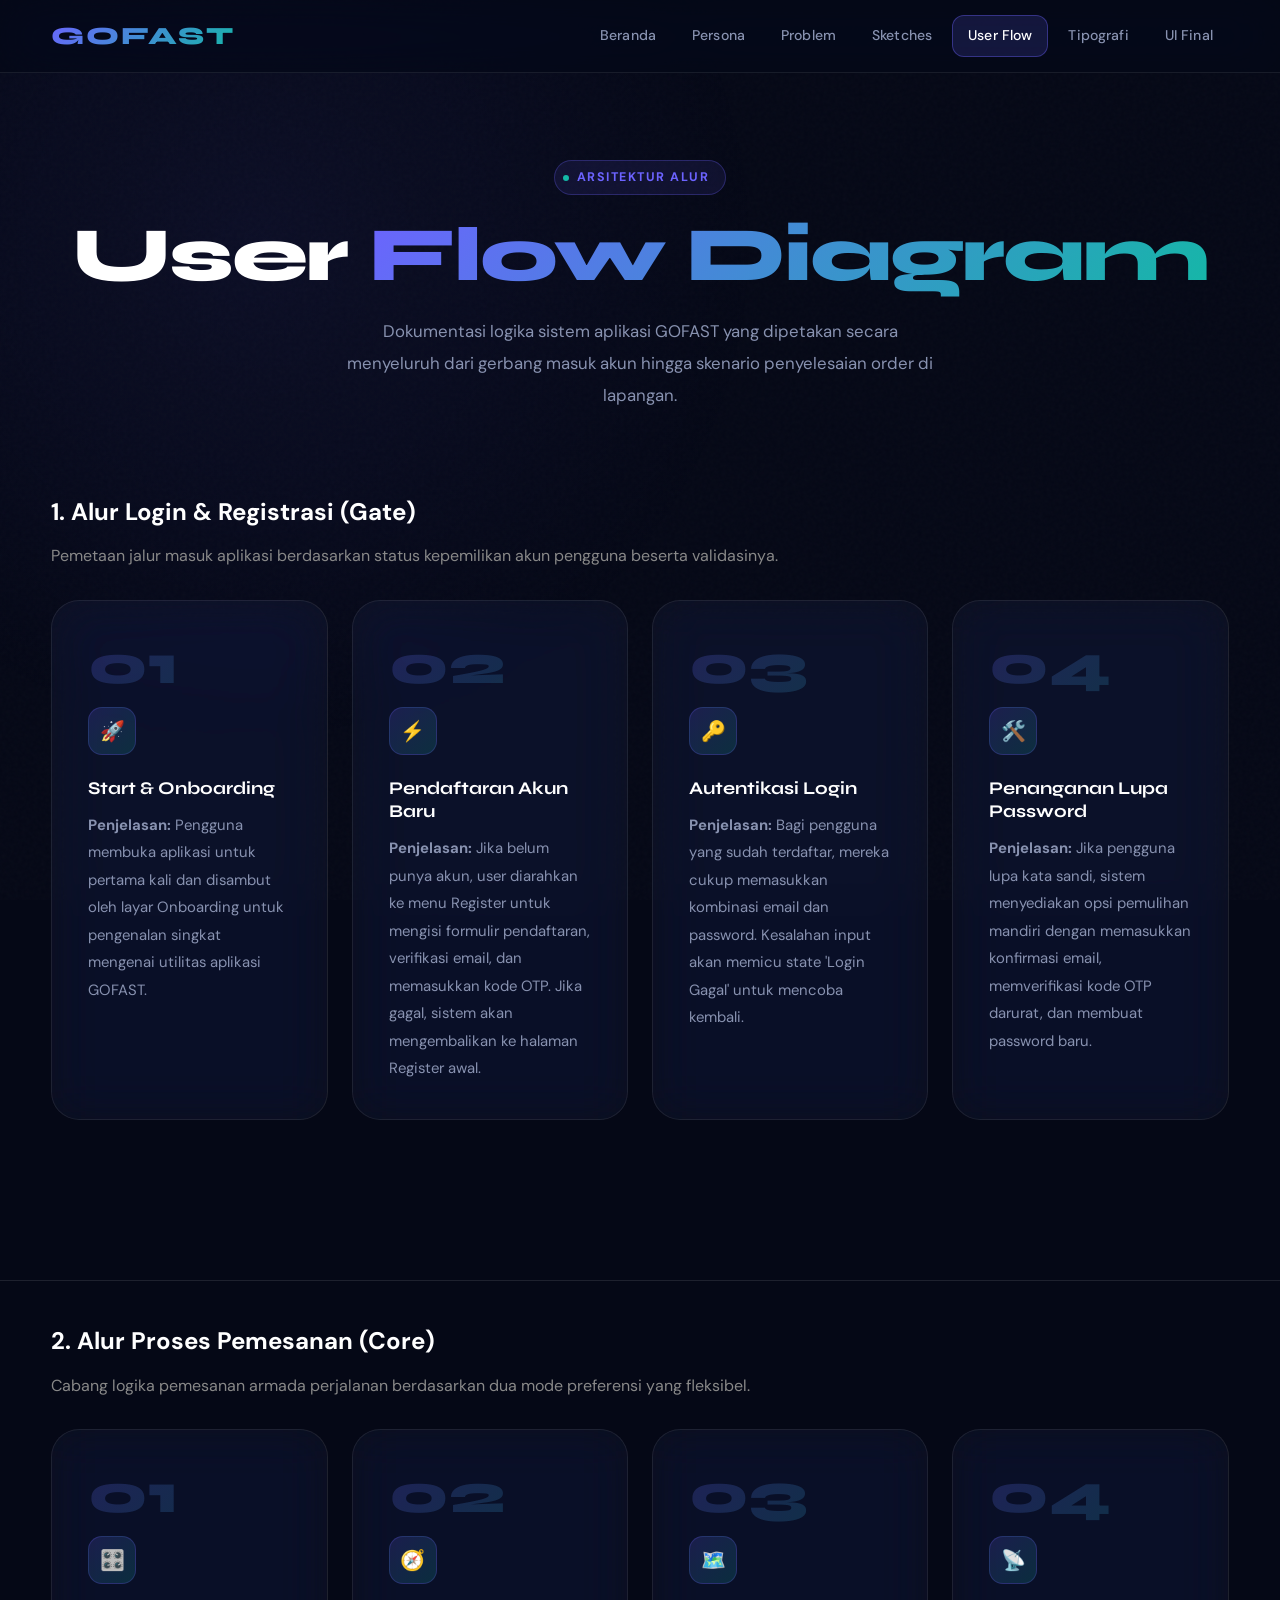
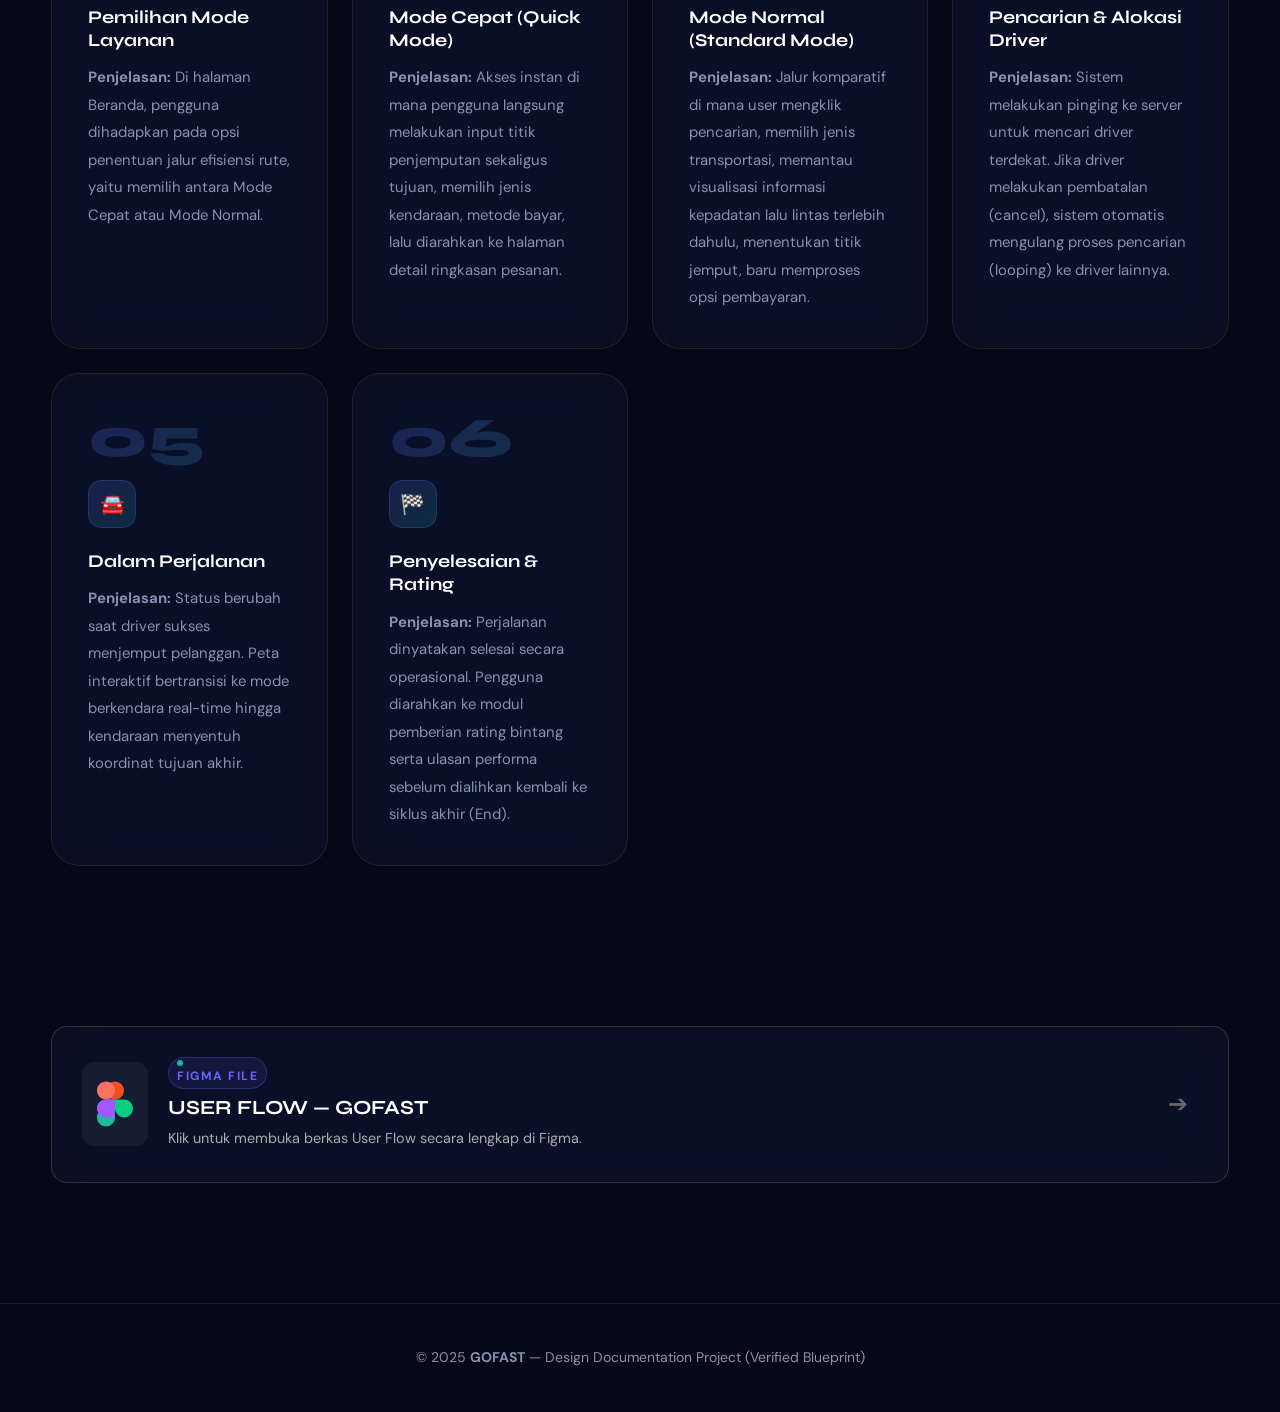
==== pages/flow.html @ 3e540eab "initial" ====
<!DOCTYPE html>
<html lang="id">
<head>
  <meta charset="UTF-8">
  <meta name="viewport" content="width=device-width, initial-scale=1.0">
  <title>GOFAST — Comprehensive User Flow</title>
  <link rel="preconnect" href="https://fonts.googleapis.com">
  <link rel="preconnect" href="https://fonts.gstatic.com" crossorigin>
  <link href="https://fonts.googleapis.com/css2?family=Syne:wght@400;500;600;700;800&family=DM+Sans:ital,wght@0,300;0,400;0,500;0,600;0,700;1,400&display=swap" rel="stylesheet">
  <link rel="stylesheet" href="../css/style.css">
</head>
<body>

  <header class="header">
    <div class="container navbar">
      <a href="../index.html" class="logo">GOFAST</a>
      <button class="menu-toggle" aria-label="Toggle menu" aria-expanded="false">
        <span></span><span></span><span></span>
      </button>
      <nav class="nav-menu">
        <a href="../index.html">Beranda</a>
        <a href="persona.html">Persona</a>
        <a href="problem.html">Problem</a>
        <a href="sketches.html">Sketches</a>
        <a href="flow.html" class="active">User Flow</a>
        <a href="tipografi.html">Tipografi</a>
        <a href="uifinal.html">UI Final</a>
      </nav>
    </div>
  </header>

  <div class="page-hero">
    <div class="container">
      <div class="hero-badge" style="display:inline-flex;margin-bottom:20px;">Arsitektur Alur</div>
      <h1>User <span class="gradient-text">Flow Diagram</span></h1>
      <p>Dokumentasi logika sistem aplikasi GOFAST yang dipetakan secara menyeluruh dari gerbang masuk akun hingga skenario penyelesaian order di lapangan.</p>
    </div>
  </div>

  <section class="section" style="padding-top:0;">
    <div class="container">
      <h2 style="margin-bottom: 10px;">1. Alur Login & Registrasi (Gate)</h2>
      <p style="margin-bottom: 30px; color: #888;">Pemetaan jalur masuk aplikasi berdasarkan status kepemilikan akun pengguna beserta validasinya.</p>
      
      <div class="cards-grid">

        <div class="glass card feature-card step-card reveal">
          <div class="step-num">01</div>
          <div class="card-icon">🚀</div>
          <h3>Start & Onboarding</h3>
          <p><strong>Penjelasan:</strong> Pengguna membuka aplikasi untuk pertama kali dan disambut oleh layar Onboarding untuk pengenalan singkat mengenai utilitas aplikasi GOFAST.</p>
        </div>

        <div class="glass card feature-card step-card reveal">
          <div class="step-num">02</div>
          <div class="card-icon">⚡</div>
          <h3>Pendaftaran Akun Baru</h3>
          <p><strong>Penjelasan:</strong> Jika belum punya akun, user diarahkan ke menu Register untuk mengisi formulir pendaftaran, verifikasi email, dan memasukkan kode OTP. Jika gagal, sistem akan mengembalikan ke halaman Register awal.</p>
        </div>

        <div class="glass card feature-card step-card reveal">
          <div class="step-num">03</div>
          <div class="card-icon">🔑</div>
          <h3>Autentikasi Login</h3>
          <p><strong>Penjelasan:</strong> Bagi pengguna yang sudah terdaftar, mereka cukup memasukkan kombinasi email dan password. Kesalahan input akan memicu state 'Login Gagal' untuk mencoba kembali.</p>
        </div>

        <div class="glass card feature-card step-card reveal">
          <div class="step-num">04</div>
          <div class="card-icon">🛠️</div>
          <h3>Penanganan Lupa Password</h3>
          <p><strong>Penjelasan:</strong> Jika pengguna lupa kata sandi, sistem menyediakan opsi pemulihan mandiri dengan memasukkan konfirmasi email, memverifikasi kode OTP darurat, dan membuat password baru.</p>
        </div>

      </div>
    </div>
  </section>

  <hr style="border: 0; border-top: 1px solid rgba(255,255,255,0.1); margin: 40px 0;">

  <section class="section" style="padding-top:0;">
    <div class="container">
      <h2 style="margin-bottom: 10px;">2. Alur Proses Pemesanan (Core)</h2>
      <p style="margin-bottom: 30px; color: #888;">Cabang logika pemesanan armada perjalanan berdasarkan dua mode preferensi yang fleksibel.</p>
      
      <div class="cards-grid">

        <div class="glass card feature-card step-card reveal">
          <div class="step-num">01</div>
          <div class="card-icon">🎛️</div>
          <h3>Pemilihan Mode Layanan</h3>
          <p><strong>Penjelasan:</strong> Di halaman Beranda, pengguna dihadapkan pada opsi penentuan jalur efisiensi rute, yaitu memilih antara Mode Cepat atau Mode Normal.</p>
        </div>

        <div class="glass card feature-card step-card reveal">
          <div class="step-num">02</div>
          <div class="card-icon">🧭</div>
          <h3>Mode Cepat (Quick Mode)</h3>
          <p><strong>Penjelasan:</strong> Akses instan di mana pengguna langsung melakukan input titik penjemputan sekaligus tujuan, memilih jenis kendaraan, metode bayar, lalu diarahkan ke halaman detail ringkasan pesanan.</p>
        </div>

        <div class="glass card feature-card step-card reveal">
          <div class="step-num">03</div>
          <div class="card-icon">🗺️</div>
          <h3>Mode Normal (Standard Mode)</h3>
          <p><strong>Penjelasan:</strong> Jalur komparatif di mana user mengklik pencarian, memilih jenis transportasi, memantau visualisasi informasi kepadatan lalu lintas terlebih dahulu, menentukan titik jemput, baru memproses opsi pembayaran.</p>
        </div>

        <div class="glass card feature-card step-card reveal">
          <div class="step-num">04</div>
          <div class="card-icon">📡</div>
          <h3>Pencarian & Alokasi Driver</h3>
          <p><strong>Penjelasan:</strong> Sistem melakukan pinging ke server untuk mencari driver terdekat. Jika driver melakukan pembatalan (cancel), sistem otomatis mengulang proses pencarian (looping) ke driver lainnya.</p>
        </div>

        <div class="glass card feature-card step-card reveal">
          <div class="step-num">05</div>
          <div class="card-icon">🚘</div>
          <h3>Dalam Perjalanan</h3>
          <p><strong>Penjelasan:</strong> Status berubah saat driver sukses menjemput pelanggan. Peta interaktif bertransisi ke mode berkendara real-time hingga kendaraan menyentuh koordinat tujuan akhir.</p>
        </div>

        <div class="glass card feature-card step-card reveal">
          <div class="step-num">06</div>
          <div class="card-icon">🏁</div>
          <h3>Penyelesaian & Rating</h3>
          <p><strong>Penjelasan:</strong> Perjalanan dinyatakan selesai secara operasional. Pengguna diarahkan ke modul pemberian rating bintang serta ulasan performa sebelum dialihkan kembali ke siklus akhir (End).</p>
        </div>

      </div>
    </div>
  </section>
   </section>
  <section class="section" style="padding-top: 0; margin-top: 40px;">
    <div class="container">
      <div class="reveal">
        <a href="https://www.figma.com/board/tk6ZVI2sdPOY2IP51L4pbr/LOW-FIDELITY?node-id=0-1&p=f&t=hbrp6jwOKgQOQ7hM-0" 
           target="_blank" 
           rel="noopener noreferrer" 
           style="text-decoration: none; display: block; color: inherit;">
          
          <div class="glass card" style="display: flex; align-items: center; justify-content: space-between; padding: 30px; border-radius: 16px; border: 1px solid rgba(255, 255, 255, 0.15); transition: transform 0.3s ease, border-color 0.3s ease; cursor: pointer;" onmouseover="this.style.transform='translateY(-5px)'; this.style.borderColor='#ff5722';" onmouseout="this.style.transform='translateY(0)'; this.style.borderColor='rgba(255, 255, 255, 0.15)';">
            
            <div style="display: flex; align-items: center; gap: 20px;">
              <div style="background: rgba(255,255,255,0.05); padding: 15px; border-radius: 12px; display: flex; align-items: center; justify-content: center;">
                <svg width="36" height="54" viewBox="0 0 36 54" fill="none" xmlns="http://www.w3.org/2000/svg">
                  <path d="M9 13.5C9 8.52944 13.0294 4.5 18 4.5C22.9706 4.5 27 8.52944 27 13.5C27 18.4706 22.9706 22.5 18 22.5C13.0294 22.5 9 18.4706 9 13.5Z" fill="#F24E1E"/>
                  <path d="M0 13.5C0 8.52944 4.02944 4.5 9 4.5C13.9706 4.5 18 8.52944 18 13.5C18 18.4706 13.9706 22.5 9 22.5C4.02944 22.5 0 18.4706 0 13.5Z" fill="#FF7262"/>
                  <path d="M0 31.5C0 26.5294 4.02944 22.5 9 22.5H18V40.5C18 45.4706 13.9706 49.5 9 49.5C4.02944 49.5 0 45.4706 0 40.5C0 35.5294 4.02944 31.5 9 31.5Z" fill="#1ABC9C"/>
                  <path d="M18 22.5H27C31.9706 22.5 36 26.5294 36 31.5C36 36.4706 31.9706 40.5 27 40.5C22.9706 40.5 18 36.4706 18 31.5V22.5Z" fill="#0ACF83"/>
                  <path d="M0 31.5C0 26.5294 4.02944 22.5 9 22.5H18V40.5H9C4.02944 40.5 0 36.4706 0 31.5Z" fill="#A259FF"/>
                </svg>
              </div>
              
              <div>
                <span class="hero-badge" style="font-size: 0.75rem; padding: 2px 8px; margin-bottom: 6px; display: inline-block;">Figma File</span>
                <h3 style="margin: 0 0 4px 0; font-size: 1.25rem; font-family: 'Syne', sans-serif;">USER FLOW — GOFAST </h3>
                <p style="margin: 0; color: #aaa; font-size: 0.9rem;">Klik untuk membuka berkas User Flow secara lengkap di Figma.</p>
              </div>
            </div>

            <div style="font-size: 1.5rem; color: #666; padding-right: 10px;">
              ➔
            </div>

          </div>
        </a>
      </div>
    </div>
  </section>


  <footer class="footer">
    <div class="container">
      <p>© 2025 <strong>GOFAST</strong> — Design Documentation Project (Verified Blueprint)</p>
    </div>
  </footer>

  <script src="../js/app.js"></script>
</body>
</html>
---- css/style.css ----
/* ══════════════════════════════════════════════════════════════════════
   STYLE.CSS — Upgraded & Fixed Version
   - Mengatasi isu Dropdown terpotong (Opsi 3).
   - Logika, layout token, dan palet warna GOFAST tetap terjaga asli.
   ══════════════════════════════════════════════════════════════════════ */

/* ─── Google Fonts ─── */
@import url('https://fonts.googleapis.com/css2?family=DM+Sans:ital,opsz,wght@0,9..40,300;0,9..40,400;0,9..40,500;0,9..40,600;0,9..40,700;1,9..40,400&family=Syne:wght@600;700;800&display=swap');

/* ─── Design Tokens ─── */
:root {
  --bg:        #050816;
  --bg2:       #080d1f;
  --card:      #0d1426;
  --primary:   #6C63FF;
  --secondary: #8B5CF6;
  --accent:    #14B8A6;
  --accent2:   #06b6d4;
  --text:      #fff;
  --muted:     #8892b0;
  --border:    rgba(255, 255, 255, 0.08);
  --glow:      rgba(108, 99, 255, 0.3);

  /* Spacing scale */
  --space-xs:  8px;
  --space-sm:  16px;
  --space-md:  28px;
  --space-lg:  48px;
  --space-xl:  80px;
  --space-2xl: 120px;

  /* Radius */
  --r-sm:  12px;
  --r-md:  20px;
  --r-lg:  28px;
  --r-xl:  36px;
  --r-full: 9999px;

  /* Transitions */
  --ease-out: cubic-bezier(0.22, 1, 0.36, 1);
  --ease-in-out: cubic-bezier(0.4, 0, 0.2, 1);
  --t-fast: 0.18s;
  --t-base: 0.28s;
  --t-slow: 0.45s;

  /* Shadows */
  --shadow-sm: 0 4px 16px rgba(0, 0, 0, 0.25);
  --shadow-md: 0 8px 32px rgba(0, 0, 0, 0.35);
  --shadow-glow: 0 0 40px rgba(108, 99, 255, 0.35);
  --shadow-glow-lg: 0 0 60px rgba(108, 99, 255, 0.5);
}

/* ─── Reset & Base ─── */
*, *::before, *::after {
  margin: 0;
  padding: 0;
  box-sizing: border-box;
}

html {
  scroll-behavior: smooth;
  scroll-padding-top: 90px;
  -webkit-text-size-adjust: 100%;
}

body {
  background: var(--bg);
  color: var(--text);
  font-family: 'DM Sans', sans-serif;
  font-size: 16px;
  line-height: 1.7;
  overflow-x: hidden;
  min-height: 100vh;
  -webkit-font-smoothing: antialiased;
  -moz-osx-font-smoothing: grayscale;
}

img, video, svg {
  display: block;
  max-width: 100%;
}

a {
  color: inherit;
}

/* ─── Custom Scrollbar ─── */
::-webkit-scrollbar {
  width: 6px;
}
::-webkit-scrollbar-track {
  background: var(--bg2);
}
::-webkit-scrollbar-thumb {
  background: linear-gradient(180deg, var(--primary), var(--accent));
  border-radius: var(--r-full);
}
::-webkit-scrollbar-thumb:hover {
  background: linear-gradient(180deg, var(--secondary), var(--accent));
}

/* ─── Selection ─── */
::selection {
  background: rgba(108, 99, 255, 0.35);
  color: var(--text);
}

/* ─── Focus visible ─── */
:focus-visible {
  outline: 2px solid var(--primary);
  outline-offset: 3px;
  border-radius: var(--r-sm);
}

/* ─── Noise texture overlay ─── */
body::before {
  content: '';
  position: fixed;
  inset: 0;
  background-image: url("data:image/svg+xml,%3Csvg viewBox='0 0 256 256' xmlns='http://www.w3.org/2000/svg'%3E%3Cfilter id='noise'%3E%3CfeTurbulence type='fractalNoise' baseFrequency='0.9' numOctaves='4' stitchTiles='stitch'/%3E%3C/filter%3E%3Crect width='100%25' height='100%25' filter='url(%23noise)' opacity='0.025'/%3E%3C/svg%3E");
  pointer-events: none;
  z-index: 0;
}

/* ─── Animated background orb ─── */
body::after {
  content: '';
  position: fixed;
  top: -30%;
  left: -20%;
  width: 80vw;
  height: 80vw;
  background: radial-gradient(circle, rgba(108, 99, 255, 0.07) 0%, transparent 70%);
  pointer-events: none;
  z-index: 0;
  animation: orb-drift 22s ease-in-out infinite alternate;
}

@keyframes orb-drift {
  0%   { transform: translate(0, 0) scale(1); }
  100% { transform: translate(20vw, 10vh) scale(1.25); }
}

/* ─── Container ─── */
.container {
  width: min(1200px, 92%);
  margin-inline: auto;
  position: relative;
  z-index: 1;
}

/* ─── Section ─── */
.section {
  padding: var(--space-2xl) 0;
}

.soft-section {
  background: linear-gradient(180deg, rgba(226, 213, 255, 0.025), transparent);
}

/* ─── Glassmorphism ─── */
.glass {
  background: rgba(255, 255, 255, 0.03);
  backdrop-filter: blur(24px) saturate(180%);
  -webkit-backdrop-filter: blur(24px) saturate(180%);
  border: 1px solid var(--border);
}

/* ──────────────────────────────────────────
   HEADER / NAVBAR
────────────────────────────────────────── */
.header {
  position: fixed;
  width: 100%;
  top: 0;
  z-index: 1000; /* Dinaikkan agar mutlak di atas konten lainnya */
  background: rgba(5, 8, 22, 0.75);
  backdrop-filter: blur(24px) saturate(180%);
  -webkit-backdrop-filter: blur(24px) saturate(180%);
  border-bottom: 1px solid var(--border);
  transition: background var(--t-base) var(--ease-in-out),
              border-color var(--t-base) var(--ease-in-out);
}

.header.scrolled {
  background: rgba(5, 8, 22, 0.96);
  border-bottom-color: rgba(255, 255, 255, 0.1);
}

.navbar {
  height: 72px;
  display: flex;
  align-items: center;
  justify-content: space-between;
  gap: var(--space-sm);
}

.logo {
  font-size: 1.55rem;
  font-family: 'Syne', sans-serif;
  font-weight: 800;
  background: linear-gradient(135deg, var(--primary), var(--accent));
  -webkit-background-clip: text;
  -webkit-text-fill-color: transparent;
  background-clip: text;
  letter-spacing: 2px;
  text-decoration: none;
  flex-shrink: 0;
  transition: opacity var(--t-fast);
}

.logo:hover {
  opacity: 0.85;
}

.nav-menu {
  display: flex;
  gap: 4px;
  align-items: center;
}

.nav-menu a {
  text-decoration: none;
  color: var(--muted);
  font-size: 0.88rem;
  font-weight: 500;
  padding: 8px 15px;
  border-radius: var(--r-sm);
  border: 1px solid transparent;
  transition: color var(--t-fast), background var(--t-fast),
              border-color var(--t-fast), transform var(--t-fast);
  letter-spacing: 0.01em;
  white-space: nowrap;
}

.nav-menu a:hover {
  color: var(--text);
  background: rgba(108, 99, 255, 0.1);
  border-color: rgba(108, 99, 255, 0.22);
  transform: translateY(-1px);
}

.nav-menu a.active {
  color: var(--text);
  background: rgba(108, 99, 255, 0.16);
  border-color: rgba(108, 99, 255, 0.38);
}

/* ─── Hamburger ─── */
.menu-toggle {
  display: none;
  flex-direction: column;
  justify-content: center;
  gap: 5px;
  cursor: pointer;
  padding: 8px;
  border: none;
  background: none;
  z-index: 1001;
  border-radius: var(--r-sm);
  transition: background var(--t-fast);
  -webkit-tap-highlight-color: transparent;
}

.menu-toggle:hover {
  background: rgba(108, 99, 255, 0.1);
}

.menu-toggle span {
  display: block;
  width: 22px;
  height: 2px;
  background: var(--text);
  border-radius: 2px;
  transition: transform var(--t-base) var(--ease-out),
              opacity var(--t-fast),
              width var(--t-base);
  transform-origin: center;
}

.menu-toggle.open span:nth-child(1) { transform: translateY(7px) rotate(45deg); }
.menu-toggle.open span:nth-child(2) { opacity: 0; width: 0; }
.menu-toggle.open span:nth-child(3) { transform: translateY(-7px) rotate(-45deg); }

/* ──────────────────────────────────────────
   HERO
────────────────────────────────────────── */
.hero {
  min-height: 100vh;
  display: flex;
  align-items: center;
  padding-top: 72px;
  position: relative;
  overflow: visible; /* PERBAIKAN: Diubah dari 'hidden' agar dropdown menu meluap bebas ke bawah */
}

.hero-layout {
  display: grid;
  grid-template-columns: 1.15fr 0.85fr;
  gap: var(--space-xl);
  align-items: center;
  overflow: visible; /* PERBAIKAN: Memastikan layout grid tidak mengunci elemen melayang */
}

.hero-text {
  animation: fade-up 0.8s var(--ease-out) both;
  overflow: visible; /* PERBAIKAN: Memastikan pembungkus teks utama tidak memotong dropdown */
  position: relative;
}

.hero-card {
  animation: fade-up 0.9s 0.15s var(--ease-out) both;
  align-self: start;
}

/* ─── Hero Badge ─── */
.hero-badge {
  display: inline-flex;
  align-items: center;
  gap: 8px;
  padding: 6px 16px 6px 8px;
  background: rgba(108, 99, 255, 0.1);
  border: 1px solid rgba(108, 99, 255, 0.28);
  border-radius: var(--r-full);
  font-size: 0.78rem;
  color: var(--primary);
  font-weight: 700;
  margin-bottom: var(--space-md);
  letter-spacing: 1.5px;
  text-transform: uppercase;
  width: fit-content;
}

.hero-badge::before {
  content: '';
  display: block;
  width: 6px;
  height: 6px;
  background: var(--accent);
  border-radius: 50%;
  flex-shrink: 0;
  animation: pulse-dot 2s ease-in-out infinite;
}

@keyframes pulse-dot {
  0%, 100% { opacity: 1; transform: scale(1); box-shadow: 0 0 0 0 rgba(20, 184, 166, 0.5); }
  50%       { opacity: 0.7; transform: scale(1.4); box-shadow: 0 0 0 6px rgba(20, 184, 166, 0); }
}

/* ─── Hero Typography ─── */
.hero h1 {
  font-size: clamp(3.2rem, 6.5vw, 6.5rem);
  line-height: 1.0;
  font-family: 'Syne', sans-serif;
  font-weight: 800;
  letter-spacing: -2px;
}

.gradient-text {
  background: linear-gradient(135deg, var(--primary), var(--accent));
  -webkit-background-clip: text;
  -webkit-text-fill-color: transparent;
  background-clip: text;
}

.hero-desc {
  margin-top: var(--space-md);
  color: var(--muted);
  line-height: 1.9;
  font-size: 1.05rem;
  max-width: 520px;
}

/* ─── Hero Buttons ─── */
.hero-buttons {
  display: flex;
  gap: var(--space-sm);
  margin-top: var(--space-lg);
  flex-wrap: wrap;
  align-items: center;
  overflow: visible; /* PERBAIKAN: Menghindari pemotongan area tombol sewaktu dropdown dipanggil */
  position: relative;
  z-index: 100;
}

.btn-primary,
.btn-secondary {
  padding: 14px 26px;
  border-radius: var(--r-md);
  text-decoration: none;
  font-weight: 600;
  font-size: 0.95rem;
  transition: transform var(--t-base) var(--ease-out),
              box-shadow var(--t-base) var(--ease-out),
              background var(--t-base),
              border-color var(--t-base);
  display: inline-flex;
  align-items: center;
  gap: 8px;
  cursor: pointer;
  border: none;
  -webkit-tap-highlight-color: transparent;
}

.btn-primary {
  background: linear-gradient(135deg, var(--primary), var(--secondary));
  color: white;
  box-shadow: 0 0 30px rgba(108, 99, 255, 0.3), 0 4px 12px rgba(0, 0, 0, 0.3);
  position: relative;
  overflow: hidden;
}

.btn-primary::after {
  content: '';
  position: absolute;
  inset: 0;
  background: linear-gradient(135deg, rgba(255,255,255,0.15), transparent);
  opacity: 0;
  transition: opacity var(--t-fast);
}

.btn-primary:hover {
  transform: translateY(-3px);
  box-shadow: 0 0 50px rgba(108, 99, 255, 0.5), 0 8px 24px rgba(0, 0, 0, 0.4);
}

.btn-primary:hover::after {
  opacity: 1;
}

.btn-primary:active {
  transform: translateY(-1px);
}

.btn-secondary {
  border: 1px solid rgba(255, 255, 255, 0.1);
  color: white;
  background: rgba(255, 255, 255, 0.04);
}

.btn-secondary:hover {
  transform: translateY(-3px);
  background: rgba(255, 255, 255, 0.08);
  border-color: rgba(255, 255, 255, 0.18);
  box-shadow: var(--shadow-sm);
}

.btn-secondary:active {
  transform: translateY(-1px);
}

/* ─── Hero Mini Info ─── */
.hero-mini-info {
  display: flex;
  gap: var(--space-sm);
  margin-top: var(--space-lg);
  flex-wrap: wrap;
}

.mini-info-card {
  padding: 18px 20px;
  min-width: 140px;
  border-radius: var(--r-md);
  background: rgba(255, 255, 255, 0.03);
  border: 1px solid var(--border);
  backdrop-filter: blur(18px);
  -webkit-backdrop-filter: blur(18px);
  transition: transform var(--t-base) var(--ease-out),
              border-color var(--t-base),
              box-shadow var(--t-base);
}

.mini-info-card:hover {
  transform: translateY(-4px);
  border-color: rgba(108, 99, 255, 0.25);
  box-shadow: 0 12px 40px rgba(108, 99, 255, 0.12);
}

.mini-info-card h4 {
  font-size: 1.2rem;
  margin-bottom: 5px;
  font-family: 'Syne', sans-serif;
  background: linear-gradient(135deg, var(--primary), var(--accent));
  -webkit-background-clip: text;
  -webkit-text-fill-color: transparent;
  background-clip: text;
}

.mini-info-card span {
  font-size: 0.82rem;
  color: var(--muted);
}

/* ─── Hero Orbs ─── */
.hero-orb {
  position: absolute;
  border-radius: 50%;
  filter: blur(90px);
  pointer-events: none;
  z-index: 0;
}

.hero-orb-1 {
  width: 320px;
  height: 320px;
  background: rgba(108, 99, 255, 0.16);
  top: 10%;
  left: -5%;
  animation: orb-float-1 12s ease-in-out infinite;
}

.hero-orb-2 {
  width: 270px;
  height: 270px;
  background: rgba(20, 184, 166, 0.13);
  bottom: 10%;
  right: -5%;
  animation: orb-float-2 15s ease-in-out infinite;
}

@keyframes orb-float-1 {
  0%, 100% { transform: translate(0, 0); }
  50%       { transform: translate(20px, -30px); }
}

@keyframes orb-float-2 {
  0%, 100% { transform: translate(0, 0); }
  50%       { transform: translate(-20px, 25px); }
}

/* ──────────────────────────────────────────
   HERO CARD (skill card / progress card)
────────────────────────────────────────── */
.hero-card .card {
  position: relative;
  overflow: hidden;
}

.hero-card .card::before {
  content: '';
  position: absolute;
  top: -40%;
  right: -40%;
  width: 220px;
  height: 220px;
  background: radial-gradient(circle, rgba(20, 184, 166, 0.12), transparent 70%);
  pointer-events: none;
}

/* ─── Progress ─── */
.progress-item {
  margin-bottom: 20px;
}

.progress-item:last-child {
  margin-bottom: 0;
}

.progress-label {
  display: flex;
  justify-content: space-between;
  font-size: 0.84rem;
  color: var(--muted);
  margin-bottom: 8px;
}

.progress-label span:last-child {
  color: var(--accent);
  font-weight: 600;
}

.progress-bar {
  height: 6px;
  background: rgba(255, 255, 255, 0.06);
  border-radius: var(--r-full);
  overflow: hidden;
}

.progress-fill {
  height: 100%;
  border-radius: var(--r-full);
  background: linear-gradient(90deg, var(--primary), var(--accent));
  transform-origin: left;
  animation: bar-grow 1.6s var(--ease-out) both;
}

@keyframes bar-grow {
  from { transform: scaleX(0); }
  to   { transform: scaleX(1); }
}

/* ─── Card Stat ─── */
.card-stat {
  display: flex;
  justify-content: space-between;
  margin-top: var(--space-md);
  padding-top: 24px;
  border-top: 1px solid var(--border);
  gap: 12px;
}

.stat-item {
  text-align: center;
  flex: 1;
}

.stat-num {
  font-size: 1.75rem;
  font-family: 'Syne', sans-serif;
  font-weight: 800;
  background: linear-gradient(135deg, var(--primary), var(--accent));
  -webkit-background-clip: text;
  -webkit-text-fill-color: transparent;
  background-clip: text;
  line-height: 1.1;
}

.stat-label {
  font-size: 0.74rem;
  color: var(--muted);
  margin-top: 5px;
  letter-spacing: 0.02em;
}

/* ──────────────────────────────────────────
   CARDS
────────────────────────────────────────── */
.card {
  padding: 36px;
  border-radius: var(--r-lg);
}

.cards-grid {
  display: grid;
  grid-template-columns: repeat(auto-fit, minmax(270px, 1fr));
  gap: 24px;
}

.card-icon {
  width: 48px;
  height: 48px;
  border-radius: 14px;
  background: linear-gradient(135deg, rgba(108, 99, 255, 0.18), rgba(20, 184, 166, 0.18));
  border: 1px solid rgba(108, 99, 255, 0.22);
  display: flex;
  align-items: center;
  justify-content: center;
  font-size: 1.25rem;
  margin-bottom: 22px;
  flex-shrink: 0;
}

.card h3 {
  margin-bottom: 12px;
  font-family: 'Syne', sans-serif;
  font-size: 1.12rem;
  font-weight: 700;
  line-height: 1.3;
}

.card p {
  color: var(--muted);
  line-height: 1.85;
  font-size: 0.93rem;
}

/* ─── Feature Cards ─── */
.feature-card {
  transition: transform var(--t-base) var(--ease-out),
              border-color var(--t-base),
              box-shadow var(--t-base);
  cursor: default;
}

.feature-card:hover {
  transform: translateY(-6px);
  border-color: rgba(108, 99, 255, 0.28);
  box-shadow: 0 24px 64px rgba(108, 99, 255, 0.13);
}

/* ─── Persona Cards ─── */
.persona-card .avatar {
  width: 54px;
  height: 54px;
  border-radius: 50%;
  background: linear-gradient(135deg, var(--primary), var(--accent));
  display: flex;
  align-items: center;
  justify-content: center;
  font-size: 1.4rem;
  margin-bottom: 20px;
}

.persona-tag {
  display: inline-block;
  font-size: 0.74rem;
  padding: 4px 12px;
  border-radius: var(--r-full);
  background: rgba(108, 99, 255, 0.1);
  border: 1px solid rgba(108, 99, 255, 0.22);
  color: var(--primary);
  font-weight: 600;
  margin-bottom: 14px;
  letter-spacing: 0.02em;
}

/* ─── Step Cards ─── */
.step-card {
  position: relative;
}

.step-num {
  font-size: 3.5rem;
  font-family: 'Syne', sans-serif;
  font-weight: 800;
  line-height: 1;
  margin-bottom: 14px;
  background: linear-gradient(135deg, rgba(108,99,255,0.22), rgba(20,184,166,0.22));
  -webkit-background-clip: text;
  -webkit-text-fill-color: transparent;
  background-clip: text;
}

/* ──────────────────────────────────────────
   SECTION TITLE
────────────────────────────────────────── */
.section-title {
  text-align: center;
  margin-bottom: var(--space-xl);
}

.section-title > span {
  display: inline-block;
  color: var(--accent);
  text-transform: uppercase;
  font-size: 0.76rem;
  font-weight: 700;
  letter-spacing: 3px;
  padding: 6px 18px;
  background: rgba(20, 184, 166, 0.08);
  border: 1px solid rgba(20, 184, 166, 0.22);
  border-radius: var(--r-full);
}

.section-title h2 {
  margin: 22px 0 18px;
  font-size: clamp(2.2rem, 4.5vw, 4rem);
  font-family: 'Syne', sans-serif;
  font-weight: 800;
  letter-spacing: -1.5px;
  line-height: 1.1;
}

.section-title p {
  color: var(--muted);
  max-width: 600px;
  margin-inline: auto;
  line-height: 1.9;
  font-size: 1rem;
}

/* ──────────────────────────────────────────
   PAGE HERO (inner pages)
────────────────────────────────────────── */
.page-hero {
  padding: 160px 0 80px;
  text-align: center;
  position: relative;
}

.page-hero h1 {
  font-size: clamp(2.8rem, 6vw, 5.5rem);
  font-family: 'Syne', sans-serif;
  font-weight: 800;
  letter-spacing: -2px;
  line-height: 1.05;
}

.page-hero p {
  color: var(--muted);
  margin-top: 20px;
  font-size: 1.05rem;
  max-width: 600px;
  margin-inline: auto;
  line-height: 1.9;
}

/* ─── ANIMATIONS ─── */
@keyframes fade-up {
  from { opacity: 0; transform: translateY(28px); }
  to   { opacity: 1; transform: translateY(0); }
}

.reveal {
  opacity: 0;
  transform: translateY(28px);
  transition: opacity 0.65s var(--ease-out), transform 0.65s var(--ease-out);
}

.reveal.active {
  opacity: 1;
  transform: translateY(0);
}

/* ──────────────────────────────────────────
   DROPDOWN (Fixed Version)
────────────────────────────────────────── */
.dropdown {
  position: relative;
  display: inline-block;
  overflow: visible; /* PERBAIKAN: Menjamin kontainer terkecil tombol tidak memotong dirinya sendiri */
}

.dropdown-content {
  display: none;
  position: absolute;
  top: calc(100% + 8px);
  left: 0;
  background: rgba(13, 20, 38, 0.98);
  backdrop-filter: blur(24px);
  -webkit-backdrop-filter: blur(24px);
  min-width: 300px;
  border: 1px solid rgba(108, 99, 255, 0.25);
  border-radius: var(--r-md);
  z-index: 9999; /* PERBAIKAN: z-index ditingkatkan maksimal agar berdiri di atas seluruh elemen */
  overflow: visible; /* PERBAIKAN: Diubah dari 'hidden' menjadi 'visible' agar opsi terakhir (Opsi 3) muncul penuh */
  box-shadow: 0 20px 60px rgba(0, 0, 0, 0.5);
  animation: dropdown-in 0.2s var(--ease-out) both;
}

@keyframes dropdown-in {
  from { opacity: 0; transform: translateY(-8px); }
  to   { opacity: 1; transform: translateY(0); }
}

.dropdown-content.show {
  display: block;
}

.dropdown-item {
  color: var(--muted);
  padding: 13px 18px;
  text-decoration: none;
  display: flex;
  flex-direction: column;
  gap: 3px;
  transition: background var(--t-fast), color var(--t-fast);
  border-bottom: 1px solid var(--border);
}

/* PERBAIKAN: Memberikan radius pengaman manual pada item atas & bawah karena overflow di-set visible */
.dropdown-item:first-child {
  border-top-left-radius: var(--r-md);
  border-top-right-radius: var(--r-md);
}

.dropdown-item:last-child {
  border-bottom: none;
  border-bottom-left-radius: var(--r-md);
  border-bottom-right-radius: var(--r-md);
}

.dropdown-item:hover {
  background: rgba(108, 99, 255, 0.1);
  color: var(--text);
}

.opt-title {
  font-weight: 600;
  font-size: 0.88rem;
  color: var(--text);
  transition: color var(--t-fast);
}

.opt-desc {
  font-size: 0.78rem;
  color: var(--muted);
}

.dropdown-item:hover .opt-title {
  color: var(--primary);
}

/* ──────────────────────────────────────────
   PREMIUM CTA (Hover Sync Effect)
────────────────────────────────────────── */
.premium-cta-wrapper-link:hover .interactive-box {
  transform: translateY(-6px);
  border-color: rgba(108, 99, 255, 0.55) !important;
  box-shadow: 0 40px 80px rgba(108, 99, 255, 0.22), 0 0 40px rgba(108, 99, 255, 0.1) !important;
}

.btn-cyber-premium-simulated {
  position: relative;
  display: inline-flex;
  align-items: center;
  justify-content: center;
  padding: 18px 40px;
  font-family: 'Syne', sans-serif;
  font-weight: 700;
  font-size: 1.05rem;
  color: #ffffff;
  background: linear-gradient(135deg, var(--primary) 0%, #4c3aff 100%);
  border-radius: var(--r-full);
  border: 1px solid rgba(255, 255, 255, 0.18);
  overflow: hidden;
  box-shadow: 0 15px 35px rgba(108, 99, 255, 0.28);
  transition: transform var(--t-base) var(--ease-out),
              border-color var(--t-base),
              box-shadow var(--t-base);
  cursor: pointer;
}

.premium-cta-wrapper-link:hover .btn-cyber-premium-simulated {
  transform: scale(1.04);
  border-color: rgba(255, 255, 255, 0.5);
  box-shadow: 0 0 40px rgba(108, 99, 255, 0.65), 0 20px 40px rgba(108, 99, 255, 0.35);
}

.premium-cta-wrapper-link:hover .arrow-vector {
  transform: translateX(6px);
}

.arrow-vector {
  transition: transform var(--t-base) var(--ease-out);
}

.btn-shine {
  position: absolute;
  top: 0;
  left: -100%;
  width: 50%;
  height: 100%;
  background: linear-gradient(90deg, transparent, rgba(255, 255, 255, 0.3), transparent);
  transform: skewX(-25deg);
  animation: continuousShine 4s infinite ease-in-out;
}

@keyframes continuousShine {
  0%   { left: -100%; }
  30%  { left: 150%; }
  100% { left: 150%; }
}

.pulse-icon {
  animation: miniPulse 2s infinite ease-in-out;
}

@keyframes miniPulse {
  0%, 100% { transform: scale(1);    opacity: 0.9; }
  50%       { transform: scale(1.15); opacity: 1; filter: drop-shadow(0 0 8px #fff); }
}

/* ──────────────────────────────────────────
   FOOTER
────────────────────────────────────────── */
.footer {
  border-top: 1px solid var(--border);
  padding: 42px 0;
  text-align: center;
  color: var(--muted);
  font-size: 0.875rem;
  position: relative;
  z-index: 1;
}

.footer a {
  color: var(--primary);
  text-decoration: none;
  transition: color var(--t-fast);
}

.footer a:hover {
  color: var(--accent);
}

/* ──────────────────────────────────────────
   RESPONSIVE — TABLET (≤ 1024px)
────────────────────────────────────────── */
@media (max-width: 1024px) {
  .hero-layout {
    gap: 48px;
  }

  .section {
    padding: 90px 0;
  }
}

/* ──────────────────────────────────────────
   RESPONSIVE — MOBILE (≤ 768px)
────────────────────────────────────────── */
@media (max-width: 768px) {
  :root {
    --space-2xl: 80px;
    --space-xl:  56px;
  }

  /* Hamburger visible */
  .menu-toggle { display: flex; }

  /* Nav drawer */
  .nav-menu {
    position: fixed;
    top: 72px;
    left: 0;
    right: 0;
    bottom: 0;
    background: rgba(5, 8, 22, 0.98);
    backdrop-filter: blur(28px);
    -webkit-backdrop-filter: blur(28px);
    flex-direction: column;
    align-items: stretch;
    padding: 24px 20px 40px;
    gap: 4px;
    border-bottom: 1px solid var(--border);
    transform: translateY(-110%);
    opacity: 0;
    visibility: hidden;
    transition: transform var(--t-slow) var(--ease-out),
                opacity var(--t-base),
                visibility 0s var(--t-slow);
    overflow-y: auto;
    -webkit-overflow-scrolling: touch;
  }

  .nav-menu.open {
    transform: translateY(0);
    opacity: 1;
    visibility: visible;
    transition: transform var(--t-slow) var(--ease-out),
                opacity var(--t-base),
                visibility 0s;
  }

  .nav-menu a {
    padding: 14px 18px;
    font-size: 1rem;
    border-radius: var(--r-md);
    width: 100%;
    border: 1px solid transparent;
  }

  .nav-menu a:hover,
  .nav-menu a.active {
    transform: none;
    border-color: rgba(108, 99, 255, 0.3);
  }

  /* Hero */
  .hero-layout {
    grid-template-columns: 1fr;
    gap: 40px;
    overflow: visible;
  }

  .hero h1 {
    font-size: clamp(2.8rem, 11vw, 4rem);
    letter-spacing: -1px;
  }

  .hero-card {
    align-self: auto;
  }

  .hero-buttons {
    flex-direction: column;
    align-items: stretch;
    overflow: visible;
  }

  .btn-primary,
  .btn-secondary {
    justify-content: center;
    padding: 15px 24px;
  }

  .hero-mini-info {
    flex-direction: column;
  }

  .mini-info-card {
    width: 100%;
  }

  /* Grids */
  .cards-grid {
    grid-template-columns: 1fr;
    gap: 16px;
  }

  /* Cards */
  .card {
    padding: 24px;
    border-radius: var(--r-md);
  }

  .card-stat {
    gap: 8px;
  }

  .stat-num {
    font-size: 1.45rem;
  }

  /* Section title */
  .section-title {
    margin-bottom: 48px;
  }

  .section-title h2 {
    letter-spacing: -1px;
  }

  /* Page hero */
  .page-hero {
    padding: 130px 0 60px;
  }

  /* Dropdown (full width on mobile) */
  .dropdown {
    position: static;
    overflow: visible;
  }

  .dropdown-content {
    left: 0;
    right: 0;
    min-width: unset;
    border-radius: var(--r-md);
    overflow: visible;
  }
}

/* ──────────────────────────────────────────
   RESPONSIVE — SMALL MOBILE (≤ 480px)
────────────────────────────────────────── */
@media (max-width: 480px) {
  .container {
    width: 94%;
  }

  .hero h1 {
    font-size: clamp(2.4rem, 12vw, 3.2rem);
  }

  .hero-badge {
    font-size: 0.7rem;
  }

  .card {
    padding: 20px;
  }

  .section-title h2 {
    font-size: clamp(1.9rem, 8vw, 2.8rem);
  }

  .btn-cyber-premium-simulated {
    padding: 15px 28px;
    font-size: 0.95rem;
  }
}

/* ──────────────────────────────────────────
   REDUCED MOTION
────────────────────────────────────────── */
@media (prefers-reduced-motion: reduce) {
  *, *::before, *::after {
    animation-duration: 0.01ms !important;
    animation-iteration-count: 1 !important;
    transition-duration: 0.01ms !important;
  }

  html {
    scroll-behavior: auto;
  }
}
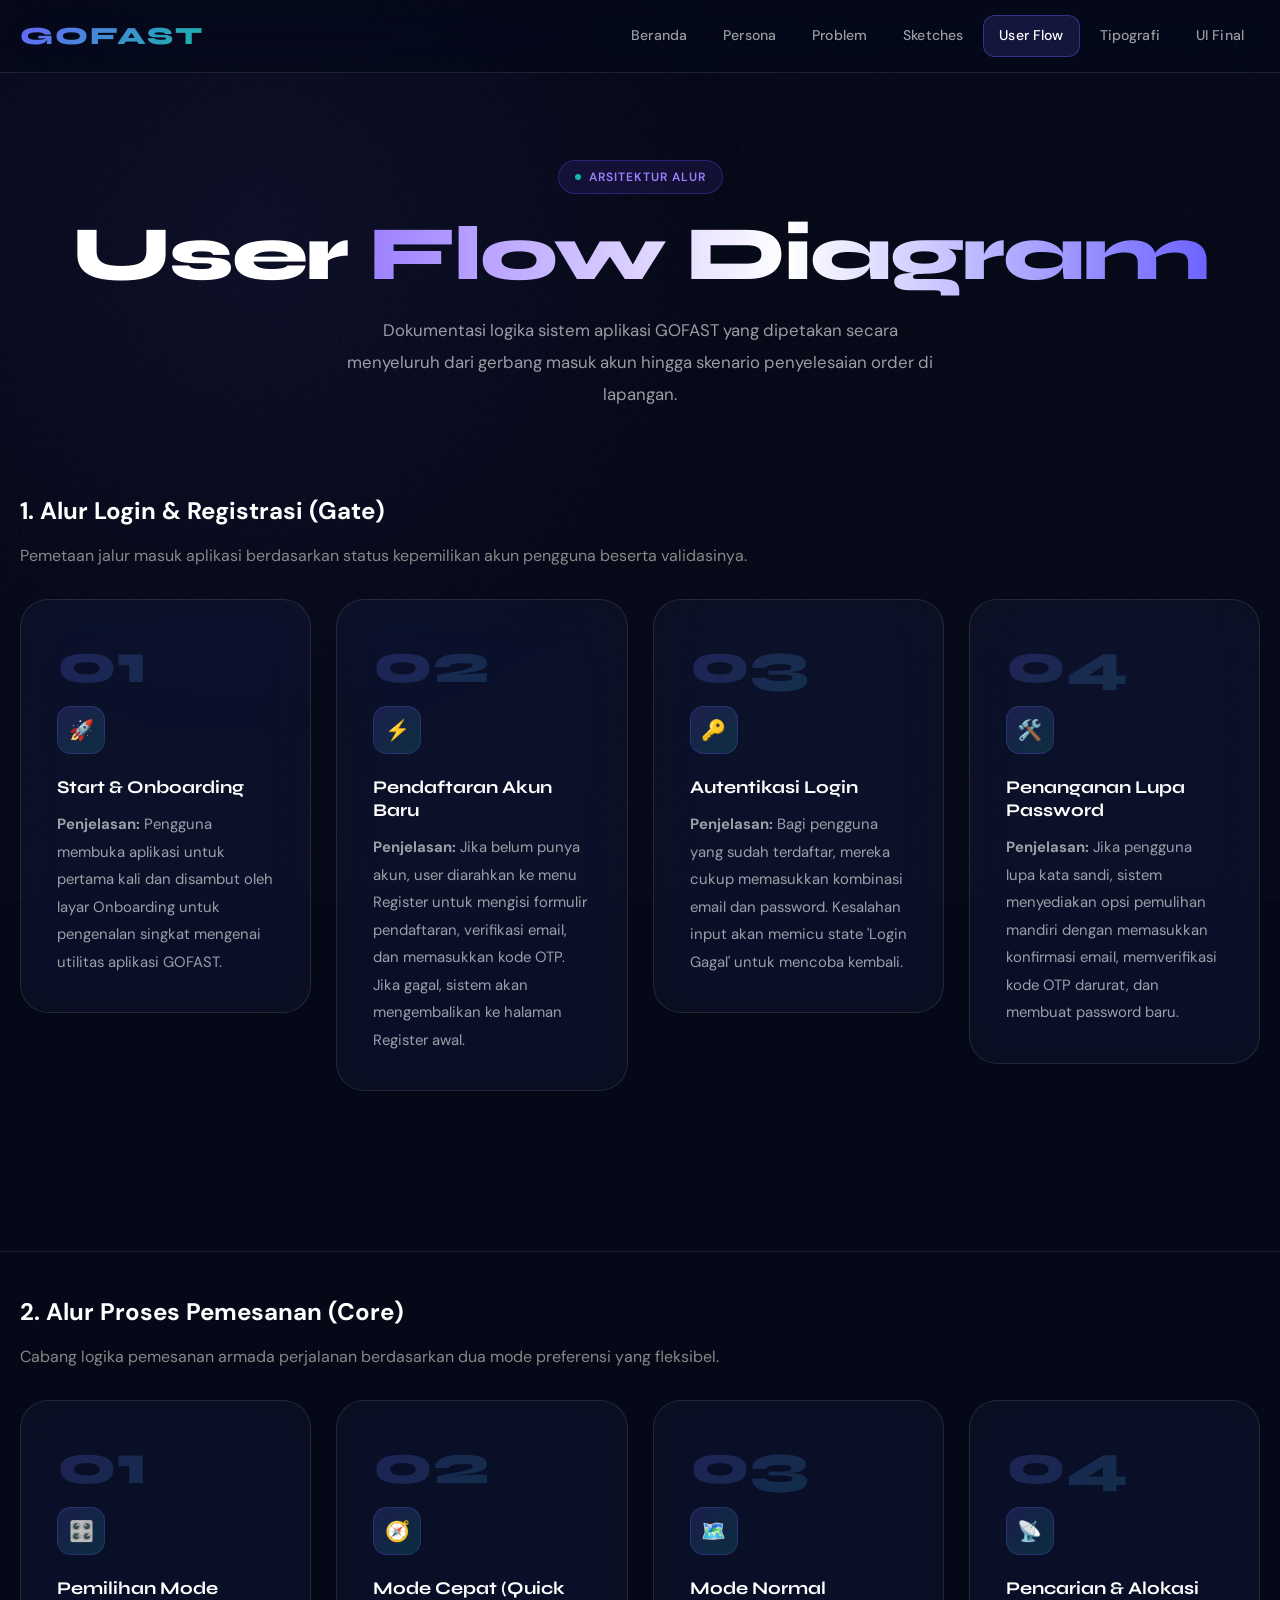
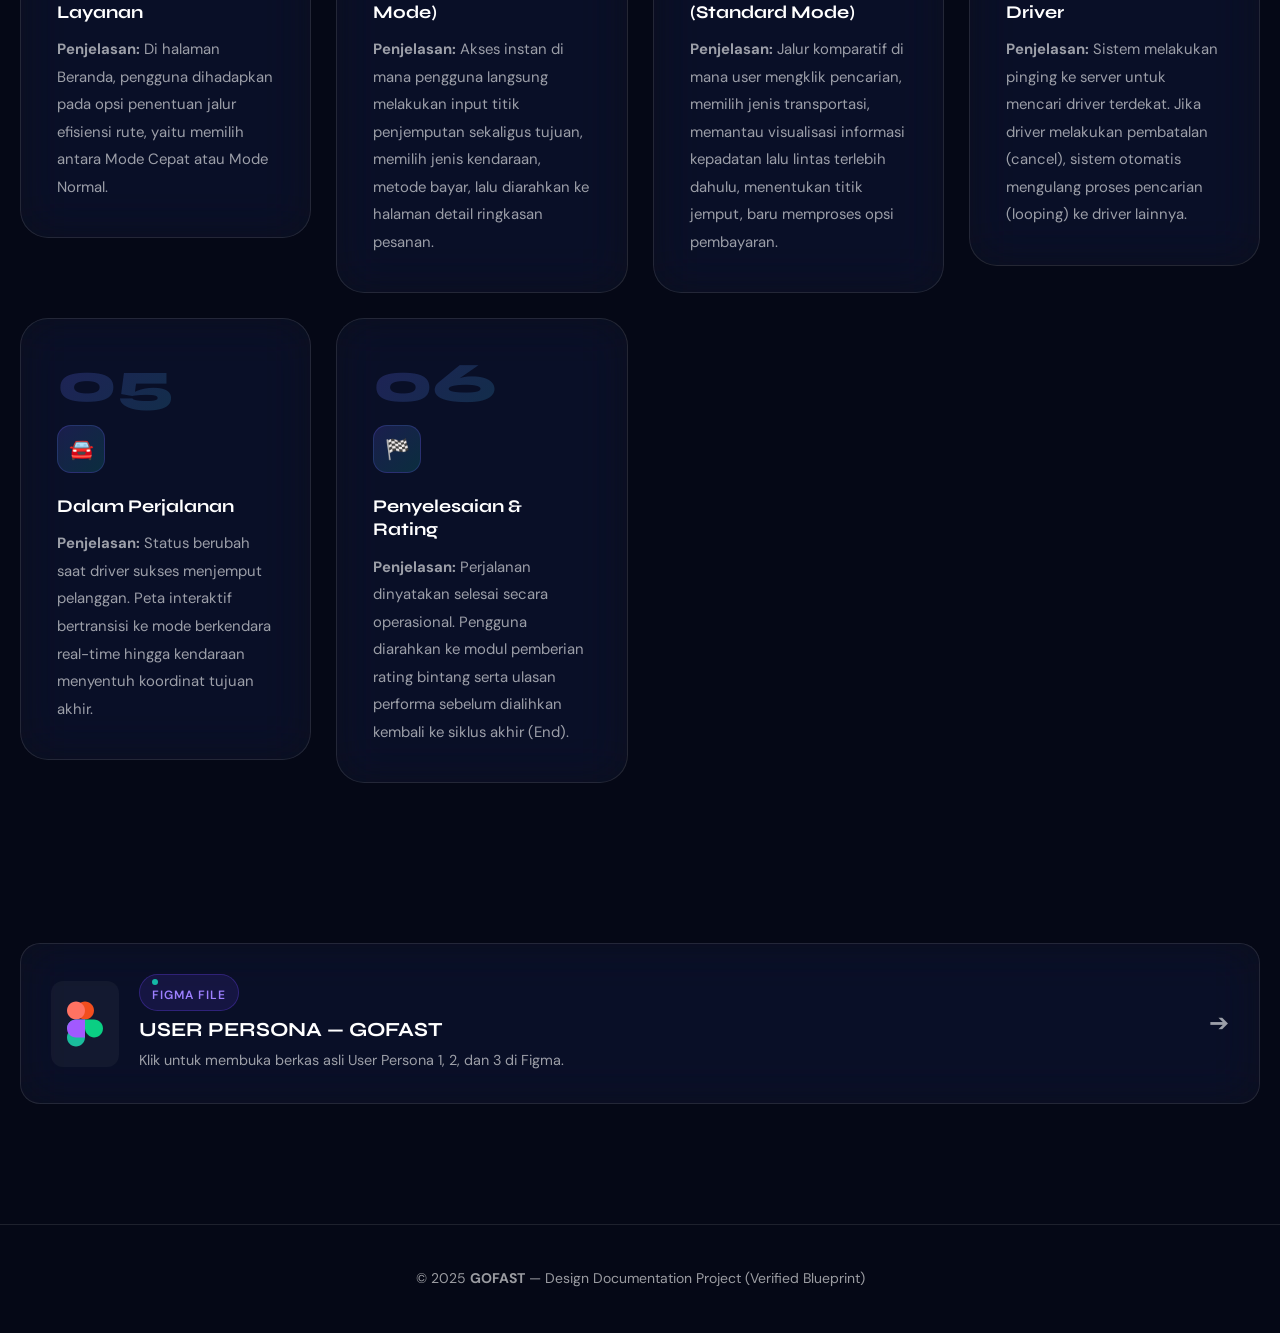
==== commit 0988ee0b: "initial" ====
--- a/pages/flow.html
+++ b/pages/flow.html
@@ -8,10 +8,84 @@
   <link rel="preconnect" href="https://fonts.gstatic.com" crossorigin>
   <link href="https://fonts.googleapis.com/css2?family=Syne:wght@400;500;600;700;800&family=DM+Sans:ital,wght@0,300;0,400;0,500;0,600;0,700;1,400&display=swap" rel="stylesheet">
   <link rel="stylesheet" href="../css/style.css">
+
+  <style>
+    /* Mengamankan ukuran container utama di HP */
+    .container {
+      width: 100%;
+      padding-left: 20px;
+      padding-right: 20px;
+      box-sizing: border-box;
+    }
+
+    /* Memastikan teks judul tidak kebesaran di layar kecil */
+    @media (max-width: 768px) {
+      h1 {
+        font-size: 2rem !important;
+        line-height: 1.2;
+      }
+      h2 {
+        font-size: 1.5rem !important;
+      }
+      .page-hero {
+        padding: 60px 0 40px 0 !important;
+      }
+
+      /* Navbar & Menu Toggle Handphone */
+      .navbar {
+        display: flex;
+        justify-content: space-between;
+        align-items: center;
+        position: relative;
+      }
+      /* Menyembunyikan menu desktop jika menu-toggle belum dioptimasi js */
+      .nav-menu {
+        display: none; /* Kamu bisa sesuaikan dengan logika toggle dari ../js/app.js */
+      }
+      .nav-menu.active {
+        display: flex;
+        flex-direction: column;
+        position: absolute;
+        top: 100%;
+        left: 0;
+        right: 0;
+        background: rgba(20, 20, 20, 0.95);
+        padding: 20px;
+        gap: 15px;
+        z-index: 999;
+      }
+
+      /* Memaksa grid kartu berubah menjadi 1 kolom di HP */
+      .cards-grid {
+        display: grid !important;
+        grid-template-columns: 1fr !important;
+        gap: 20px !important;
+      }
+
+      /* Menyesuaikan flexbox pada komponen tombol Figma */
+      .glass.card[style*="display: flex"] {
+        flex-direction: column !important;
+        align-items: flex-start !important;
+        gap: 20px !important;
+        padding: 20px !important;
+      }
+      
+      .glass.card[style*="display: flex"] div[style*="display: flex"] {
+        flex-direction: column !important;
+        align-items: flex-start !important;
+        gap: 15px !important;
+      }
+
+      /* Menyembunyikan tanda panah atau menyesuaikannya di mobile */
+      .glass.card div[style*="padding-right: 10px"] {
+        display: none !important;
+      }
+    }
+  </style>
 </head>
 <body>
 
-  <header class="header">
+<header class="header">
     <div class="container navbar">
       <a href="../index.html" class="logo">GOFAST</a>
       <button class="menu-toggle" aria-label="Toggle menu" aria-expanded="false">
@@ -130,19 +204,20 @@
       </div>
     </div>
   </section>
-   </section>
-  <section class="section" style="padding-top: 0; margin-top: 40px;">
+   
+<section class="section" style="padding-top: 0; margin-top: 40px;">
     <div class="container">
       <div class="reveal">
         <a href="https://www.figma.com/board/tk6ZVI2sdPOY2IP51L4pbr/LOW-FIDELITY?node-id=0-1&p=f&t=hbrp6jwOKgQOQ7hM-0" 
            target="_blank" 
            rel="noopener noreferrer" 
+           class="premium-cta-wrapper-link"
            style="text-decoration: none; display: block; color: inherit;">
           
-          <div class="glass card" style="display: flex; align-items: center; justify-content: space-between; padding: 30px; border-radius: 16px; border: 1px solid rgba(255, 255, 255, 0.15); transition: transform 0.3s ease, border-color 0.3s ease; cursor: pointer;" onmouseover="this.style.transform='translateY(-5px)'; this.style.borderColor='#ff5722';" onmouseout="this.style.transform='translateY(0)'; this.style.borderColor='rgba(255, 255, 255, 0.15)';">
+          <div class="glass card interactive-box" style="display: flex; align-items: center; justify-content: space-between; padding: 30px; border-radius: var(--r-md); transition: transform var(--t-base) var(--ease-out), border-color var(--t-base);">
             
-            <div style="display: flex; align-items: center; gap: 20px;">
-              <div style="background: rgba(255,255,255,0.05); padding: 15px; border-radius: 12px; display: flex; align-items: center; justify-content: center;">
+            <div style="display: flex; align-items: center; gap: 20px; flex-wrap: wrap;">
+              <div style="background: rgba(255,255,255,0.04); padding: 16px; border-radius: var(--r-sm); display: flex; align-items: center; justify-content: center;" class="pulse-icon">
                 <svg width="36" height="54" viewBox="0 0 36 54" fill="none" xmlns="http://www.w3.org/2000/svg">
                   <path d="M9 13.5C9 8.52944 13.0294 4.5 18 4.5C22.9706 4.5 27 8.52944 27 13.5C27 18.4706 22.9706 22.5 18 22.5C13.0294 22.5 9 18.4706 9 13.5Z" fill="#F24E1E"/>
                   <path d="M0 13.5C0 8.52944 4.02944 4.5 9 4.5C13.9706 4.5 18 8.52944 18 13.5C18 18.4706 13.9706 22.5 9 22.5C4.02944 22.5 0 18.4706 0 13.5Z" fill="#FF7262"/>
@@ -153,13 +228,13 @@
               </div>
               
               <div>
-                <span class="hero-badge" style="font-size: 0.75rem; padding: 2px 8px; margin-bottom: 6px; display: inline-block;">Figma File</span>
-                <h3 style="margin: 0 0 4px 0; font-size: 1.25rem; font-family: 'Syne', sans-serif;">USER FLOW — GOFAST </h3>
-                <p style="margin: 0; color: #aaa; font-size: 0.9rem;">Klik untuk membuka berkas User Flow secara lengkap di Figma.</p>
+                <span class="hero-badge" style="font-size: 0.75rem; padding: 4px 12px; margin-bottom: 6px;">Figma File</span>
+                <h3 style="margin: 0 0 4px 0; font-size: 1.25rem; font-family: 'Syne', sans-serif;">USER PERSONA — GOFAST</h3>
+                <p style="margin: 0; color: var(--muted); font-size: 0.9rem;">Klik untuk membuka berkas asli User Persona 1, 2, dan 3 di Figma.</p>
               </div>
             </div>
 
-            <div style="font-size: 1.5rem; color: #666; padding-right: 10px;">
+            <div style="font-size: 1.5rem; color: var(--muted);" class="arrow-vector">
               ➔
             </div>
 
@@ -169,7 +244,6 @@
     </div>
   </section>
 
-
   <footer class="footer">
     <div class="container">
       <p>© 2025 <strong>GOFAST</strong> — Design Documentation Project (Verified Blueprint)</p>
--- a/css/style.css
+++ b/css/style.css
@@ -173,7 +173,7 @@
   position: fixed;
   width: 100%;
   top: 0;
-  z-index: 1000; /* Dinaikkan agar mutlak di atas konten lainnya */
+  z-index: 1000;
   background: rgba(5, 8, 22, 0.75);
   backdrop-filter: blur(24px) saturate(180%);
   -webkit-backdrop-filter: blur(24px) saturate(180%);
@@ -291,7 +291,7 @@
   align-items: center;
   padding-top: 72px;
   position: relative;
-  overflow: visible; /* PERBAIKAN: Diubah dari 'hidden' agar dropdown menu meluap bebas ke bawah */
+  overflow: visible; 
 }
 
 .hero-layout {
@@ -299,12 +299,12 @@
   grid-template-columns: 1.15fr 0.85fr;
   gap: var(--space-xl);
   align-items: center;
-  overflow: visible; /* PERBAIKAN: Memastikan layout grid tidak mengunci elemen melayang */
+  overflow: visible; 
 }
 
 .hero-text {
   animation: fade-up 0.8s var(--ease-out) both;
-  overflow: visible; /* PERBAIKAN: Memastikan pembungkus teks utama tidak memotong dropdown */
+  overflow: visible; 
   position: relative;
 }
 
@@ -378,7 +378,7 @@
   margin-top: var(--space-lg);
   flex-wrap: wrap;
   align-items: center;
-  overflow: visible; /* PERBAIKAN: Menghindari pemotongan area tombol sewaktu dropdown dipanggil */
+  overflow: visible; 
   position: relative;
   z-index: 100;
 }
@@ -808,7 +808,7 @@
 .dropdown {
   position: relative;
   display: inline-block;
-  overflow: visible; /* PERBAIKAN: Menjamin kontainer terkecil tombol tidak memotong dirinya sendiri */
+  overflow: visible; 
 }
 
 .dropdown-content {
@@ -822,8 +822,8 @@
   min-width: 300px;
   border: 1px solid rgba(108, 99, 255, 0.25);
   border-radius: var(--r-md);
-  z-index: 9999; /* PERBAIKAN: z-index ditingkatkan maksimal agar berdiri di atas seluruh elemen */
-  overflow: visible; /* PERBAIKAN: Diubah dari 'hidden' menjadi 'visible' agar opsi terakhir (Opsi 3) muncul penuh */
+  z-index: 9999; 
+  overflow: visible; 
   box-shadow: 0 20px 60px rgba(0, 0, 0, 0.5);
   animation: dropdown-in 0.2s var(--ease-out) both;
 }
@@ -848,7 +848,6 @@
   border-bottom: 1px solid var(--border);
 }
 
-/* PERBAIKAN: Memberikan radius pengaman manual pada item atas & bawah karena overflow di-set visible */
 .dropdown-item:first-child {
   border-top-left-radius: var(--r-md);
   border-top-right-radius: var(--r-md);
@@ -1130,6 +1129,26 @@
     border-radius: var(--r-md);
     overflow: visible;
   }
+
+  /* ─── PERBAIKAN UTAMA UNTUK TOMBOL FIGMA DI HP ─── */
+  /* Memaksa inline flexbox beralih menjadi susunan kolom di HP */
+  .glass.card[style*="display: flex"] {
+    flex-direction: column !important;
+    align-items: flex-start !important;
+    gap: var(--space-sm) !important;
+    padding: 24px !important;
+  }
+
+  .glass.card[style*="display: flex"] div[style*="display: flex"] {
+    flex-direction: column !important;
+    align-items: flex-start !important;
+    gap: 16px !important;
+  }
+
+  /* Menyembunyikan ikon panah desktop yang mengganggu estetika mobile */
+  .glass.card div[style*="padding-right: 10px"] {
+    display: none !important;
+  }
 }
 
 /* ──────────────────────────────────────────
@@ -1137,7 +1156,7 @@
 ────────────────────────────────────────── */
 @media (max-width: 480px) {
   .container {
-    width: 94%;
+    width: 90%; /* Disesuaikan agar padding sisi kanan-kiri pas di layar kecil */
   }
 
   .hero h1 {
@@ -1175,4 +1194,93 @@
   html {
     scroll-behavior: auto;
   }
-}+}
+
+/* ==========================================================================
+   GOFAST UTILITY & ANIMATION ADDONS (Untuk UI Final & Flow Showcase)
+   ========================================================================== */
+
+:root {
+  --primary-glow: linear-gradient(135deg, #6f42fb 0%, #6c63ff 100%);
+  --glass-bg: rgba(255, 255, 255, 0.03);
+  --glass-border: rgba(255, 255, 255, 0.08);
+  --border: rgba(255, 255, 255, 0.1); /* Fallback token */
+  --muted: rgba(255, 255, 255, 0.6);  /* Fallback token */
+  --r-md: 20px;
+  --r-sm: 12px;
+}
+
+/* --- Mengembalikan Grid Gallery yang Hilang --- */
+.cards-grid {
+  display: grid;
+  grid-template-columns: repeat(auto-fill, minmax(240px, 1fr));
+  gap: 25px;
+  align-items: start;
+}
+
+/* --- Interactive Box Lift-Up Hover Effect --- */
+.interactive-box {
+  transition: all 0.4s cubic-bezier(0.16, 1, 0.3, 1) !important;
+  cursor: pointer;
+}
+.interactive-box:hover {
+  transform: translateY(-8px) !important;
+  border-color: #6f42fb !important;
+  box-shadow: 0 15px 30px rgba(111, 66, 251, 0.25) !important;
+}
+
+/* --- Menghidupkan Kembali Live UI Flow Showcase (Marquee) --- */
+@keyframes scrollMarquee {
+  0% { transform: translateX(0); }
+  100% { transform: translateX(-50%); }
+}
+
+/* Selektor track pembungkus gambar berjalan */
+div[style*="width: max-content"] {
+  display: flex !important;
+  gap: 20px;
+  padding: 10px 20px;
+  animation: scrollMarquee 40s linear infinite !important;
+}
+
+div[style*="width: max-content"]:hover {
+  animation-play-state: paused !important; /* Berhenti sejenak saat di-hover kursor */
+}
+
+/* --- Efek Bersinar Premium & Pulse Buttons --- */
+.gradient-text {
+  background: linear-gradient(90deg, #9d80ff, #fff, #6c63ff);
+  -webkit-background-clip: text;
+  -webkit-text-fill-color: transparent;
+}
+
+.hero-badge {
+  display: inline-block;
+  padding: 6px 16px;
+  border-radius: 100px;
+  font-size: 12px;
+  font-weight: 600;
+  letter-spacing: 1px;
+  background: rgba(111, 66, 251, 0.12);
+  border: 1px solid rgba(111, 66, 251, 0.3);
+  color: #9d80ff;
+}
+
+/* --- Scroll Reveal Standard State --- */
+.reveal {
+  opacity: 0;
+  transform: translateY(30px);
+  transition: all 0.8s cubic-bezier(0.16, 1, 0.3, 1);
+}
+.reveal.active {
+  opacity: 1;
+  transform: translateY(0);
+}
+
+.navbar {
+  display: flex;
+  justify-content: space-between; /* Membagi ruang rata kiri-kanan */
+  align-items: center;
+  width: 100%;
+  padding: 20px 0;
+}
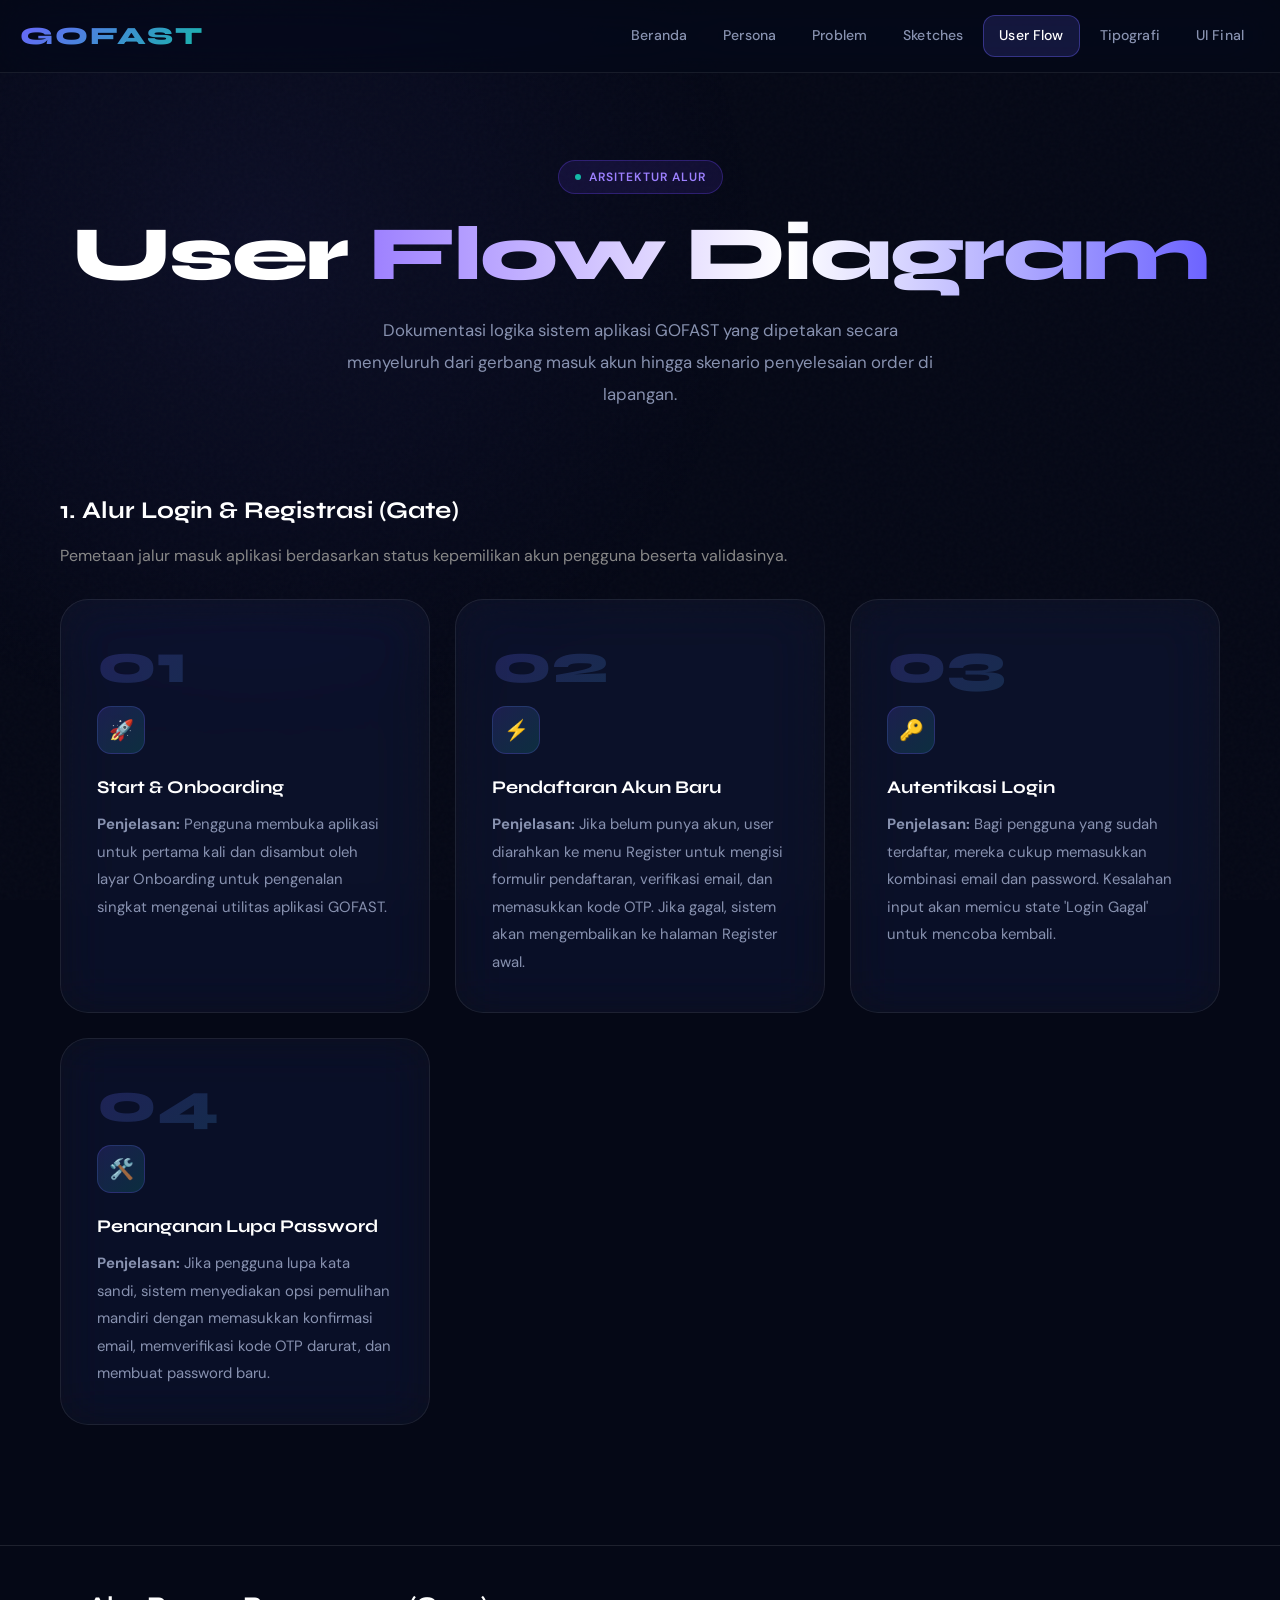
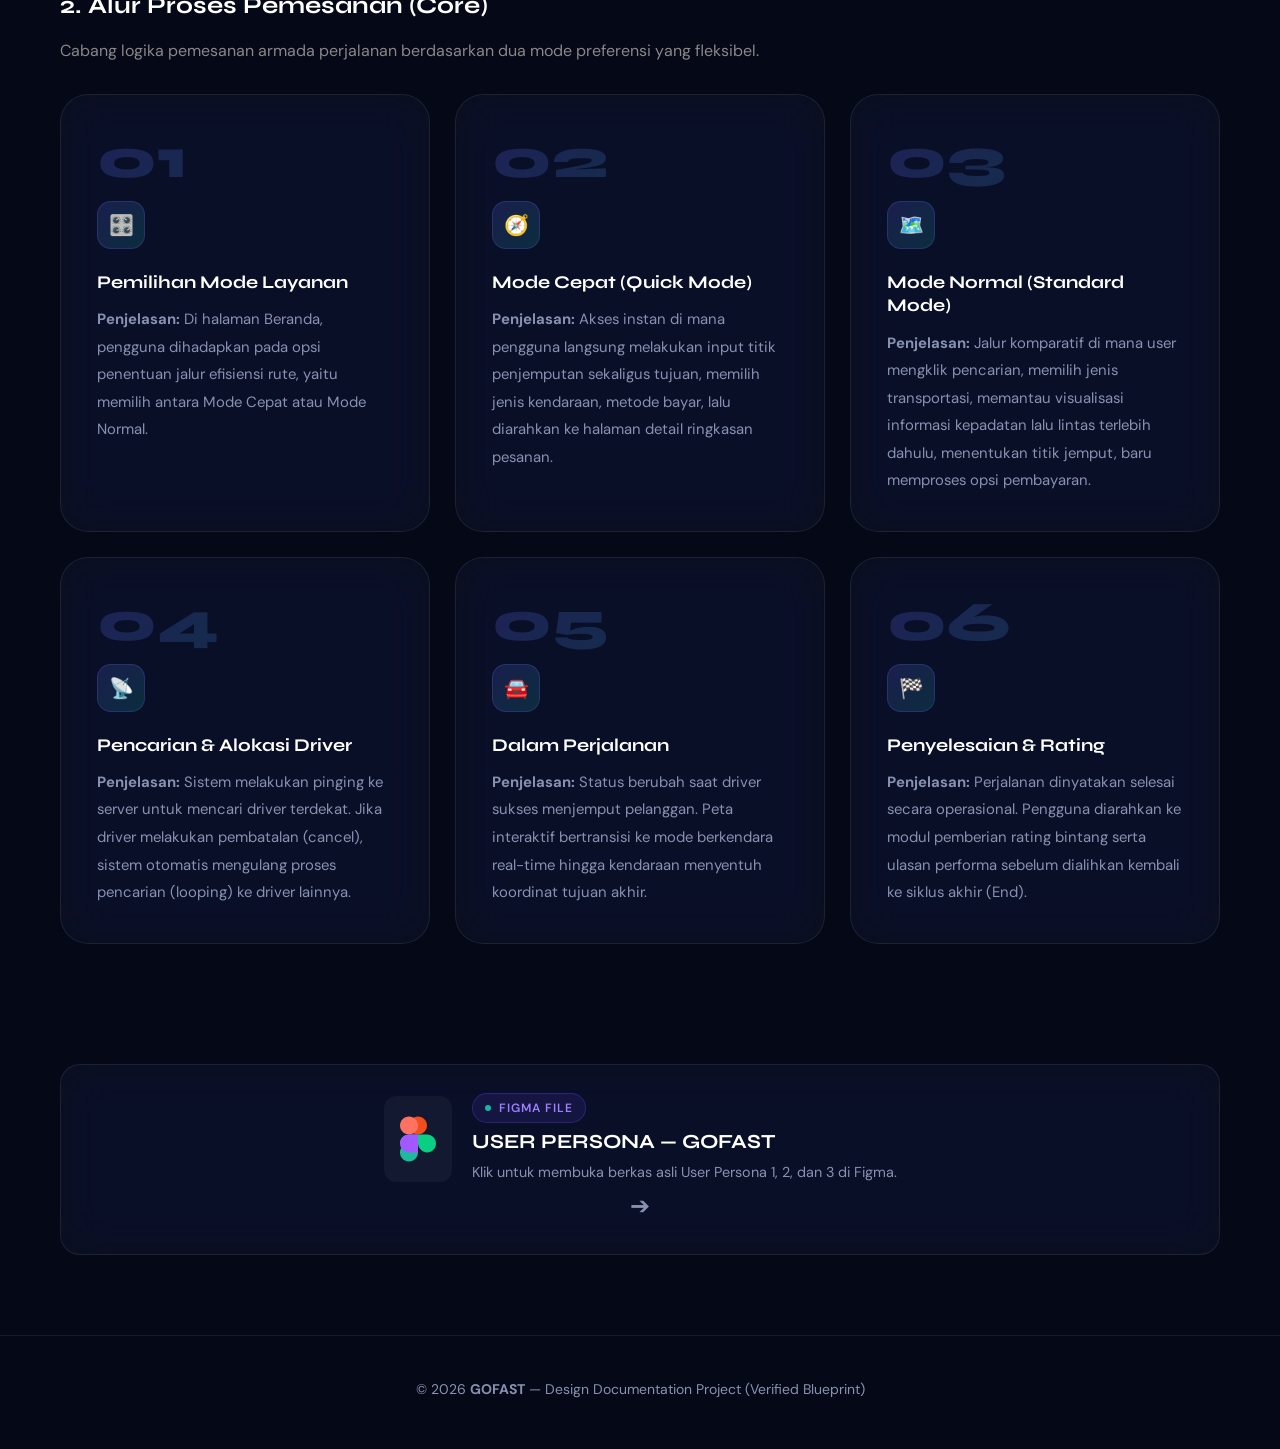
==== commit 68be59d2: "initial" ====
--- a/pages/flow.html
+++ b/pages/flow.html
@@ -4,88 +4,41 @@
   <meta charset="UTF-8">
   <meta name="viewport" content="width=device-width, initial-scale=1.0">
   <title>GOFAST — Comprehensive User Flow</title>
-  <link rel="preconnect" href="https://fonts.googleapis.com">
-  <link rel="preconnect" href="https://fonts.gstatic.com" crossorigin>
-  <link href="https://fonts.googleapis.com/css2?family=Syne:wght@400;500;600;700;800&family=DM+Sans:ital,wght@0,300;0,400;0,500;0,600;0,700;1,400&display=swap" rel="stylesheet">
   <link rel="stylesheet" href="../css/style.css">
-
   <style>
-    /* Mengamankan ukuran container utama di HP */
-    .container {
-      width: 100%;
-      padding-left: 20px;
-      padding-right: 20px;
-      box-sizing: border-box;
-    }
-
-    /* Memastikan teks judul tidak kebesaran di layar kecil */
-    @media (max-width: 768px) {
-      h1 {
-        font-size: 2rem !important;
-        line-height: 1.2;
-      }
-      h2 {
-        font-size: 1.5rem !important;
-      }
-      .page-hero {
-        padding: 60px 0 40px 0 !important;
-      }
-
-      /* Navbar & Menu Toggle Handphone */
-      .navbar {
-        display: flex;
-        justify-content: space-between;
-        align-items: center;
-        position: relative;
-      }
-      /* Menyembunyikan menu desktop jika menu-toggle belum dioptimasi js */
-      .nav-menu {
-        display: none; /* Kamu bisa sesuaikan dengan logika toggle dari ../js/app.js */
-      }
-      .nav-menu.active {
-        display: flex;
-        flex-direction: column;
-        position: absolute;
-        top: 100%;
-        left: 0;
-        right: 0;
-        background: rgba(20, 20, 20, 0.95);
-        padding: 20px;
-        gap: 15px;
-        z-index: 999;
-      }
-
-      /* Memaksa grid kartu berubah menjadi 1 kolom di HP */
-      .cards-grid {
-        display: grid !important;
-        grid-template-columns: 1fr !important;
-        gap: 20px !important;
-      }
-
-      /* Menyesuaikan flexbox pada komponen tombol Figma */
-      .glass.card[style*="display: flex"] {
-        flex-direction: column !important;
-        align-items: flex-start !important;
-        gap: 20px !important;
-        padding: 20px !important;
-      }
-      
-      .glass.card[style*="display: flex"] div[style*="display: flex"] {
-        flex-direction: column !important;
-        align-items: flex-start !important;
-        gap: 15px !important;
-      }
-
-      /* Menyembunyikan tanda panah atau menyesuaikannya di mobile */
-      .glass.card div[style*="padding-right: 10px"] {
-        display: none !important;
-      }
-    }
-  </style>
+  /* 1. JANGAN PAKSA SEMUA JADI BLOCK, TAPI TETAP PAKSA MUNCUL */
+  /* Kita gunakan properti "unset" atau spesifik agar layout grid tetap jalan */
+  .reveal {
+    opacity: 1 !important;
+    transform: none !important;
+    visibility: visible !important;
+  }
+
+  /* 2. BERESKAN GRID BIAR GAK BERANTAKAN */
+  .cards-grid, .responsive-cards-grid {
+    display: grid !important; /* Kembalikan ke grid biar rapi */
+    grid-template-columns: repeat(auto-fit, minmax(280px, 1fr)) !important;
+    gap: 25px !important;
+  }
+
+  /* 3. PASTIKAN CARD TIDAK MEMAKSA TINGGI LAYAR 100VH */
+  .card, .glass {
+    min-height: unset !important;
+    height: auto !important;
+    display: flex !important;
+    flex-direction: column !important;
+  }
+
+  /* 4. MENGATASI OVERFLOW HORIZONTAL (BIAR GAK BISA DIGESER KEKIRI-KANAN) */
+  html, body {
+    overflow-x: hidden !important;
+    width: 100% !important;
+  }
+</style>
 </head>
 <body>
 
-<header class="header">
+  <header class="header">
     <div class="container navbar">
       <a href="../index.html" class="logo">GOFAST</a>
       <button class="menu-toggle" aria-label="Toggle menu" aria-expanded="false">
@@ -113,10 +66,10 @@
 
   <section class="section" style="padding-top:0;">
     <div class="container">
-      <h2 style="margin-bottom: 10px;">1. Alur Login & Registrasi (Gate)</h2>
+      <h2 style="margin-bottom: 10px; font-family: 'Syne', sans-serif;">1. Alur Login & Registrasi (Gate)</h2>
       <p style="margin-bottom: 30px; color: #888;">Pemetaan jalur masuk aplikasi berdasarkan status kepemilikan akun pengguna beserta validasinya.</p>
       
-      <div class="cards-grid">
+      <div class="responsive-cards-grid">
 
         <div class="glass card feature-card step-card reveal">
           <div class="step-num">01</div>
@@ -154,10 +107,10 @@
 
   <section class="section" style="padding-top:0;">
     <div class="container">
-      <h2 style="margin-bottom: 10px;">2. Alur Proses Pemesanan (Core)</h2>
+      <h2 style="margin-bottom: 10px; font-family: 'Syne', sans-serif;">2. Alur Proses Pemesanan (Core)</h2>
       <p style="margin-bottom: 30px; color: #888;">Cabang logika pemesanan armada perjalanan berdasarkan dua mode preferensi yang fleksibel.</p>
       
-      <div class="cards-grid">
+      <div class="responsive-cards-grid">
 
         <div class="glass card feature-card step-card reveal">
           <div class="step-num">01</div>
@@ -205,7 +158,7 @@
     </div>
   </section>
    
-<section class="section" style="padding-top: 0; margin-top: 40px;">
+  <section class="section" style="padding-top: 0; margin-top: 40px;">
     <div class="container">
       <div class="reveal">
         <a href="https://www.figma.com/board/tk6ZVI2sdPOY2IP51L4pbr/LOW-FIDELITY?node-id=0-1&p=f&t=hbrp6jwOKgQOQ7hM-0" 
@@ -214,9 +167,9 @@
            class="premium-cta-wrapper-link"
            style="text-decoration: none; display: block; color: inherit;">
           
-          <div class="glass card interactive-box" style="display: flex; align-items: center; justify-content: space-between; padding: 30px; border-radius: var(--r-md); transition: transform var(--t-base) var(--ease-out), border-color var(--t-base);">
+          <div class="glass card interactive-box flow-dynamic-cta" style="display: flex; align-items: center; justify-content: space-between; padding: 30px; border-radius: var(--r-md); transition: transform var(--t-base) var(--ease-out), border-color var(--t-base);">
             
-            <div style="display: flex; align-items: center; gap: 20px; flex-wrap: wrap;">
+            <div class="flow-dynamic-cta-left" style="display: flex; align-items: center; gap: 20px; flex-wrap: wrap;">
               <div style="background: rgba(255,255,255,0.04); padding: 16px; border-radius: var(--r-sm); display: flex; align-items: center; justify-content: center;" class="pulse-icon">
                 <svg width="36" height="54" viewBox="0 0 36 54" fill="none" xmlns="http://www.w3.org/2000/svg">
                   <path d="M9 13.5C9 8.52944 13.0294 4.5 18 4.5C22.9706 4.5 27 8.52944 27 13.5C27 18.4706 22.9706 22.5 18 22.5C13.0294 22.5 9 18.4706 9 13.5Z" fill="#F24E1E"/>
@@ -234,7 +187,7 @@
               </div>
             </div>
 
-            <div style="font-size: 1.5rem; color: var(--muted);" class="arrow-vector">
+            <div style="font-size: 1.5rem; color: var(--muted);" class="arrow-vector flow-dynamic-arrow">
               ➔
             </div>
 
@@ -246,10 +199,27 @@
 
   <footer class="footer">
     <div class="container">
-      <p>© 2025 <strong>GOFAST</strong> — Design Documentation Project (Verified Blueprint)</p>
+      <p>© 2026 <strong>GOFAST</strong> — Design Documentation Project (Verified Blueprint)</p>
     </div>
   </footer>
 
-  <script src="../js/app.js"></script>
+  <script>
+    document.addEventListener("DOMContentLoaded", function() {
+      const tombolToggle = document.querySelector('.menu-toggle');
+      const menuNav = document.querySelector('.nav-menu');
+      
+      if (tombolToggle && menuNav) {
+        tombolToggle.addEventListener('click', function(e) {
+          e.stopPropagation();
+          // Gunakan class '.open' agar animasi hamburger menu (X) singkron total
+          tombolToggle.classList.toggle('open');
+          menuNav.classList.toggle('open');
+          
+          const isOpen = tombolToggle.classList.contains('open');
+          tombolToggle.setAttribute('aria-expanded', isOpen);
+        });
+      }
+    });
+  </script>
 </body>
 </html>
--- a/css/style.css
+++ b/css/style.css
@@ -1,7 +1,9 @@
 /* ══════════════════════════════════════════════════════════════════════
-   STYLE.CSS — Upgraded & Fixed Version
-   - Mengatasi isu Dropdown terpotong (Opsi 3).
-   - Logika, layout token, dan palet warna GOFAST tetap terjaga asli.
+   STYLE.CSS — Upgraded & Fixed Version (Fully Responsive Mobile)
+   - Mengatasi isu Dropdown terpotong.
+   - Perbaikan tombol garis tiga (hamburger menu) & navigasi di HP.
+   - Layout grid, kontainer, dan elemen dipaksa simetris di layar mobile.
+   - Tetap Menjaga Semua Animasi, Efek Glow, Orb, dan Noise Bawaan.
    ══════════════════════════════════════════════════════════════════════ */
 
 /* ─── Google Fonts ─── */
@@ -26,8 +28,8 @@
   --space-sm:  16px;
   --space-md:  28px;
   --space-lg:  48px;
-  --space-xl:  80px;
-  --space-2xl: 120px;
+  --space-xl:  56px; 
+  --space-2xl: 80px; 
 
   /* Radius */
   --r-sm:  12px;
@@ -48,6 +50,11 @@
   --shadow-md: 0 8px 32px rgba(0, 0, 0, 0.35);
   --shadow-glow: 0 0 40px rgba(108, 99, 255, 0.35);
   --shadow-glow-lg: 0 0 60px rgba(108, 99, 255, 0.5);
+
+  /* Utility Fallbacks */
+  --primary-glow: linear-gradient(135deg, #6f42fb 0%, #6c63ff 100%);
+  --glass-bg: rgba(255, 255, 255, 0.03);
+  --glass-border: rgba(255, 255, 255, 0.08);
 }
 
 /* ─── Reset & Base ─── */
@@ -78,6 +85,7 @@
 img, video, svg {
   display: block;
   max-width: 100%;
+  height: auto;
 }
 
 a {
@@ -143,7 +151,8 @@
 
 /* ─── Container ─── */
 .container {
-  width: min(1200px, 92%);
+  width: min(1200px, 100%);
+  padding-inline: 20px;
   margin-inline: auto;
   position: relative;
   z-index: 1;
@@ -173,7 +182,7 @@
   position: fixed;
   width: 100%;
   top: 0;
-  z-index: 1000;
+  z-index: 2000; 
   background: rgba(5, 8, 22, 0.75);
   backdrop-filter: blur(24px) saturate(180%);
   -webkit-backdrop-filter: blur(24px) saturate(180%);
@@ -192,7 +201,7 @@
   display: flex;
   align-items: center;
   justify-content: space-between;
-  gap: var(--space-sm);
+  width: 100%;
 }
 
 .logo {
@@ -246,7 +255,7 @@
   border-color: rgba(108, 99, 255, 0.38);
 }
 
-/* ─── Hamburger ─── */
+/* ─── Hamburger (Menu Toggle) ─── */
 .menu-toggle {
   display: none;
   flex-direction: column;
@@ -256,7 +265,7 @@
   padding: 8px;
   border: none;
   background: none;
-  z-index: 1001;
+  z-index: 2005; 
   border-radius: var(--r-sm);
   transition: background var(--t-fast);
   -webkit-tap-highlight-color: transparent;
@@ -283,13 +292,13 @@
 .menu-toggle.open span:nth-child(3) { transform: translateY(-7px) rotate(-45deg); }
 
 /* ──────────────────────────────────────────
-   HERO
+   HERO SECTION
 ────────────────────────────────────────── */
 .hero {
   min-height: 100vh;
   display: flex;
   align-items: center;
-  padding-top: 72px;
+  padding-top: 90px;
   position: relative;
   overflow: visible; 
 }
@@ -297,20 +306,19 @@
 .hero-layout {
   display: grid;
   grid-template-columns: 1.15fr 0.85fr;
-  gap: var(--space-xl);
+  gap: 48px;
   align-items: center;
-  overflow: visible; 
+  width: 100%;
 }
 
 .hero-text {
   animation: fade-up 0.8s var(--ease-out) both;
-  overflow: visible; 
   position: relative;
 }
 
 .hero-card {
   animation: fade-up 0.9s 0.15s var(--ease-out) both;
-  align-self: start;
+  align-self: center;
 }
 
 /* ─── Hero Badge ─── */
@@ -318,15 +326,15 @@
   display: inline-flex;
   align-items: center;
   gap: 8px;
-  padding: 6px 16px 6px 8px;
-  background: rgba(108, 99, 255, 0.1);
-  border: 1px solid rgba(108, 99, 255, 0.28);
+  padding: 6px 16px;
+  background: rgba(111, 66, 251, 0.12);
+  border: 1px solid rgba(111, 66, 251, 0.3);
   border-radius: var(--r-full);
-  font-size: 0.78rem;
-  color: var(--primary);
-  font-weight: 700;
+  font-size: 12px;
+  color: #9d80ff;
+  font-weight: 600;
   margin-bottom: var(--space-md);
-  letter-spacing: 1.5px;
+  letter-spacing: 1px;
   text-transform: uppercase;
   width: fit-content;
 }
@@ -357,7 +365,7 @@
 }
 
 .gradient-text {
-  background: linear-gradient(135deg, var(--primary), var(--accent));
+  background: linear-gradient(90deg, #9d80ff, #fff, #6c63ff);
   -webkit-background-clip: text;
   -webkit-text-fill-color: transparent;
   background-clip: text;
@@ -378,9 +386,8 @@
   margin-top: var(--space-lg);
   flex-wrap: wrap;
   align-items: center;
-  overflow: visible; 
   position: relative;
-  z-index: 100;
+  z-index: 10; 
 }
 
 .btn-primary,
@@ -491,7 +498,7 @@
   color: var(--muted);
 }
 
-/* ─── Hero Orbs ─── */
+/* ─── Hero Background Orbs ─── */
 .hero-orb {
   position: absolute;
   border-radius: 50%;
@@ -528,26 +535,7 @@
   50%       { transform: translate(-20px, 25px); }
 }
 
-/* ──────────────────────────────────────────
-   HERO CARD (skill card / progress card)
-────────────────────────────────────────── */
-.hero-card .card {
-  position: relative;
-  overflow: hidden;
-}
-
-.hero-card .card::before {
-  content: '';
-  position: absolute;
-  top: -40%;
-  right: -40%;
-  width: 220px;
-  height: 220px;
-  background: radial-gradient(circle, rgba(20, 184, 166, 0.12), transparent 70%);
-  pointer-events: none;
-}
-
-/* ─── Progress ─── */
+/* ─── Progress Item & Stats (Hero Card Inside) ─── */
 .progress-item {
   margin-bottom: 20px;
 }
@@ -589,7 +577,6 @@
   to   { transform: scaleX(1); }
 }
 
-/* ─── Card Stat ─── */
 .card-stat {
   display: flex;
   justify-content: space-between;
@@ -623,17 +610,20 @@
 }
 
 /* ──────────────────────────────────────────
-   CARDS
+   CARDS GENERAL CONFIG
 ────────────────────────────────────────── */
 .card {
   padding: 36px;
   border-radius: var(--r-lg);
+  word-wrap: break-word;     /* Mencegah teks panjang merusak kotak */
+  word-break: break-word;
 }
 
 .cards-grid {
   display: grid;
-  grid-template-columns: repeat(auto-fit, minmax(270px, 1fr));
-  gap: 24px;
+  grid-template-columns: repeat(auto-fill, minmax(260px, 1fr));
+  gap: 25px;
+  align-items: start;
 }
 
 .card-icon {
@@ -664,7 +654,6 @@
   font-size: 0.93rem;
 }
 
-/* ─── Feature Cards ─── */
 .feature-card {
   transition: transform var(--t-base) var(--ease-out),
               border-color var(--t-base),
@@ -678,7 +667,17 @@
   box-shadow: 0 24px 64px rgba(108, 99, 255, 0.13);
 }
 
-/* ─── Persona Cards ─── */
+.interactive-box {
+  transition: all 0.4s cubic-bezier(0.16, 1, 0.3, 1) !important;
+  cursor: pointer;
+}
+
+.interactive-box:hover {
+  transform: translateY(-8px) !important;
+  border-color: #6f42fb !important;
+  box-shadow: 0 15px 30px rgba(111, 66, 251, 0.25) !important;
+}
+
 .persona-card .avatar {
   width: 54px;
   height: 54px;
@@ -704,7 +703,6 @@
   letter-spacing: 0.02em;
 }
 
-/* ─── Step Cards ─── */
 .step-card {
   position: relative;
 }
@@ -760,7 +758,7 @@
 }
 
 /* ──────────────────────────────────────────
-   PAGE HERO (inner pages)
+   PAGE HERO (Inner Pages)
 ────────────────────────────────────────── */
 .page-hero {
   padding: 160px 0 80px;
@@ -785,7 +783,7 @@
   line-height: 1.9;
 }
 
-/* ─── ANIMATIONS ─── */
+/* ─── ANIMATIONS & MARQUEE ─── */
 @keyframes fade-up {
   from { opacity: 0; transform: translateY(28px); }
   to   { opacity: 1; transform: translateY(0); }
@@ -793,8 +791,8 @@
 
 .reveal {
   opacity: 0;
-  transform: translateY(28px);
-  transition: opacity 0.65s var(--ease-out), transform 0.65s var(--ease-out);
+  transform: translateY(30px);
+  transition: all 0.8s cubic-bezier(0.16, 1, 0.3, 1);
 }
 
 .reveal.active {
@@ -802,8 +800,24 @@
   transform: translateY(0);
 }
 
+@keyframes scrollMarquee {
+  0% { transform: translateX(0); }
+  100% { transform: translateX(-50%); }
+}
+
+div[style*="width: max-content"] {
+  display: flex !important;
+  gap: 20px;
+  padding: 10px 20px;
+  animation: scrollMarquee 40s linear infinite !important;
+}
+
+div[style*="width: max-content"]:hover {
+  animation-play-state: paused !important;
+}
+
 /* ──────────────────────────────────────────
-   DROPDOWN (Fixed Version)
+   DROPDOWN
 ────────────────────────────────────────── */
 .dropdown {
   position: relative;
@@ -881,7 +895,7 @@
 }
 
 /* ──────────────────────────────────────────
-   PREMIUM CTA (Hover Sync Effect)
+   PREMIUM CTA 
 ────────────────────────────────────────── */
 .premium-cta-wrapper-link:hover .interactive-box {
   transform: translateY(-6px);
@@ -950,9 +964,7 @@
   50%       { transform: scale(1.15); opacity: 1; filter: drop-shadow(0 0 8px #fff); }
 }
 
-/* ──────────────────────────────────────────
-   FOOTER
-────────────────────────────────────────── */
+/* ─── FOOTER ─── */
 .footer {
   border-top: 1px solid var(--border);
   padding: 42px 0;
@@ -978,117 +990,145 @@
 ────────────────────────────────────────── */
 @media (max-width: 1024px) {
   .hero-layout {
-    gap: 48px;
+    gap: 40px;
+    grid-template-columns: 1fr; 
+  }
+
+  .hero-card {
+    justify-self: center;
+    width: 100%;
+    max-width: 540px;
   }
 
   .section {
-    padding: 90px 0;
+    padding: 80px 0;
   }
 }
 
 /* ──────────────────────────────────────────
-   RESPONSIVE — MOBILE (≤ 768px)
+   RESPONSIVE — MOBILE (Layar HP ≤ 768px)
 ────────────────────────────────────────── */
 @media (max-width: 768px) {
   :root {
-    --space-2xl: 80px;
-    --space-xl:  56px;
-  }
-
-  /* Hamburger visible */
-  .menu-toggle { display: flex; }
-
-  /* Nav drawer */
+    --space-2xl: 60px;
+    --space-xl:  40px;
+  }
+
+  /* Aktifkan tombol hamburger di HP */
+  .menu-toggle { 
+    display: flex; 
+  }
+
+ 
+  /* Sidebar Drawer Style */
   .nav-menu {
     position: fixed;
-    top: 72px;
-    left: 0;
-    right: 0;
-    bottom: 0;
-    background: rgba(5, 8, 22, 0.98);
-    backdrop-filter: blur(28px);
-    -webkit-backdrop-filter: blur(28px);
+    top: 0;
+    left: -300px; /* Sembunyi di kiri */
+    width: 280px;
+    height: 100vh;
+    background: #050816;
+    border-right: 1px solid rgba(255,255,255,0.1);
+    display: flex;
     flex-direction: column;
-    align-items: stretch;
-    padding: 24px 20px 40px;
-    gap: 4px;
-    border-bottom: 1px solid var(--border);
-    transform: translateY(-110%);
-    opacity: 0;
-    visibility: hidden;
-    transition: transform var(--t-slow) var(--ease-out),
-                opacity var(--t-base),
-                visibility 0s var(--t-slow);
-    overflow-y: auto;
-    -webkit-overflow-scrolling: touch;
+    padding: 80px 20px;
+    gap: 20px;
+    transition: left 0.4s cubic-bezier(0.16, 1, 0.3, 1);
+    z-index: 2000;
   }
 
   .nav-menu.open {
-    transform: translateY(0);
-    opacity: 1;
-    visibility: visible;
-    transition: transform var(--t-slow) var(--ease-out),
-                opacity var(--t-base),
-                visibility 0s;
+    left: 0; /* Muncul dari kiri */
   }
 
   .nav-menu a {
-    padding: 14px 18px;
-    font-size: 1rem;
-    border-radius: var(--r-md);
-    width: 100%;
-    border: 1px solid transparent;
-  }
+    font-size: 1.2rem;
+    padding: 15px;
+    color: white;
+    text-decoration: none;
+    border-bottom: 1px solid rgba(255,255,255,0.05);
+  }
+
+  /* Overlay biar pas dibuka, background jadi gelap */
+  .overlay {
+    position: fixed;
+    top: 0; left: 0; width: 100%; height: 100%;
+    background: rgba(0,0,0,0.6);
+    display: none;
+    z-index: 1999;
+  }
+  .overlay.open { display: block; }
 
   .nav-menu a:hover,
   .nav-menu a.active {
     transform: none;
     border-color: rgba(108, 99, 255, 0.3);
-  }
-
-  /* Hero */
+    background: rgba(108, 99, 255, 0.1);
+  }
+
+  /* Mengatasi elemen hero yang berantakan di HP */
+  .hero {
+    padding-top: 100px;
+    min-height: auto;
+  }
+
   .hero-layout {
     grid-template-columns: 1fr;
-    gap: 40px;
-    overflow: visible;
+    gap: 36px;
+    text-align: center;
   }
 
   .hero h1 {
-    font-size: clamp(2.8rem, 11vw, 4rem);
+    font-size: clamp(2.4rem, 9vw, 3.8rem);
     letter-spacing: -1px;
   }
 
-  .hero-card {
-    align-self: auto;
-  }
-
+  .hero-desc {
+    margin-inline: auto;
+    max-width: 100%;
+    font-size: 0.98rem;
+  }
+
+  .hero-badge {
+    margin-inline: auto;
+  }
+
+  /* Menjadikan tombol-tombol simetris penuh di HP */
   .hero-buttons {
     flex-direction: column;
     align-items: stretch;
-    overflow: visible;
+    width: 100%;
+    gap: 12px;
   }
 
   .btn-primary,
   .btn-secondary {
+    width: 100%;
     justify-content: center;
     padding: 15px 24px;
   }
 
   .hero-mini-info {
     flex-direction: column;
+    width: 100%;
   }
 
   .mini-info-card {
     width: 100%;
-  }
-
-  /* Grids */
+    text-align: center;
+  }
+
+  .hero-card {
+    width: 100%;
+    max-width: 100%;
+  }
+
+  /* Grid galeri/kartu dipaksa turun menjadi 1 kolom simetris */
   .cards-grid {
-    grid-template-columns: 1fr;
+    grid-template-columns: 1fr !important;
     gap: 16px;
   }
 
-  /* Cards */
   .card {
     padding: 24px;
     border-radius: var(--r-md);
@@ -1102,88 +1142,95 @@
     font-size: 1.45rem;
   }
 
-  /* Section title */
   .section-title {
-    margin-bottom: 48px;
+    margin-bottom: 40px;
   }
 
   .section-title h2 {
+    font-size: clamp(2rem, 7vw, 2.8rem);
     letter-spacing: -1px;
   }
 
-  /* Page hero */
   .page-hero {
-    padding: 130px 0 60px;
-  }
-
-  /* Dropdown (full width on mobile) */
+    padding: 120px 0 50px;
+  }
+
+  /* Dropdown Full Width Mobile */
   .dropdown {
     position: static;
-    overflow: visible;
+    width: 100%;
   }
 
   .dropdown-content {
     left: 0;
     right: 0;
+    width: 100%;
     min-width: unset;
     border-radius: var(--r-md);
-    overflow: visible;
-  }
-
-  /* ─── PERBAIKAN UTAMA UNTUK TOMBOL FIGMA DI HP ─── */
-  /* Memaksa inline flexbox beralih menjadi susunan kolom di HP */
-  .glass.card[style*="display: flex"] {
+  }
+
+  /* ─── PERBAIKAN EMAS ANTI-TEXT OVERFLOW & ANTI-JEBOL ─── */
+  /* Di sini kita paksa flexbox bawaan inline HTML berubah ke susunan kolom */
+  .glass.card[style*="display: flex"],
+  .glass.card[style*="display:flex"] {
+    display: flex !important;
     flex-direction: column !important;
-    align-items: flex-start !important;
+    align-items: center !important; 
+    text-align: center !important;
     gap: var(--space-sm) !important;
     padding: 24px !important;
-  }
-
-  .glass.card[style*="display: flex"] div[style*="display: flex"] {
+    width: 100% !important;
+    max-width: 100% !important;
+  }
+
+  .glass.card[style*="display: flex"] div[style*="display: flex"],
+  .glass.card[style*="display:flex"] div[style*="display:flex"] {
+    display: flex !important;
     flex-direction: column !important;
-    align-items: flex-start !important;
+    align-items: center !important;
     gap: 16px !important;
-  }
-
-  /* Menyembunyikan ikon panah desktop yang mengganggu estetika mobile */
-  .glass.card div[style*="padding-right: 10px"] {
+    width: 100% !important;
+  }
+
+  /* Amankan list di dalam card filosofi agar rapi di tengah */
+  .glass.card ul {
+    text-align: left !important;
+    display: inline-block !important;
+    padding-left: 20px !important;
+    width: 100% !important;
+  }
+
+  .glass.card div[style*="padding-right: 10px"],
+  .glass.card div[style*="padding-right:10px"] {
     display: none !important;
   }
 }
 
 /* ──────────────────────────────────────────
-   RESPONSIVE — SMALL MOBILE (≤ 480px)
+   RESPONSIVE — SMALL MOBILE (Layar HP Kecil ≤ 480px)
 ────────────────────────────────────────── */
 @media (max-width: 480px) {
-  .container {
-    width: 90%; /* Disesuaikan agar padding sisi kanan-kiri pas di layar kecil */
-  }
-
   .hero h1 {
-    font-size: clamp(2.4rem, 12vw, 3.2rem);
+    font-size: clamp(2.0rem, 11vw, 2.8rem);
   }
 
   .hero-badge {
-    font-size: 0.7rem;
+    font-size: 11px;
+    padding: 5px 12px;
   }
 
   .card {
     padding: 20px;
   }
 
-  .section-title h2 {
-    font-size: clamp(1.9rem, 8vw, 2.8rem);
-  }
-
   .btn-cyber-premium-simulated {
-    padding: 15px 28px;
+    padding: 14px 24px;
     font-size: 0.95rem;
-  }
-}
-
-/* ──────────────────────────────────────────
-   REDUCED MOTION
-────────────────────────────────────────── */
+    width: 100%;
+  }
+}
+
+/* ─── REDUCED MOTION (Aksesibilitas) ─── */
 @media (prefers-reduced-motion: reduce) {
   *, *::before, *::after {
     animation-duration: 0.01ms !important;
@@ -1196,91 +1243,513 @@
   }
 }
 
-/* ==========================================================================
-   GOFAST UTILITY & ANIMATION ADDONS (Untuk UI Final & Flow Showcase)
-   ========================================================================== */
-
-:root {
-  --primary-glow: linear-gradient(135deg, #6f42fb 0%, #6c63ff 100%);
-  --glass-bg: rgba(255, 255, 255, 0.03);
-  --glass-border: rgba(255, 255, 255, 0.08);
-  --border: rgba(255, 255, 255, 0.1); /* Fallback token */
-  --muted: rgba(255, 255, 255, 0.6);  /* Fallback token */
-  --r-md: 20px;
-  --r-sm: 12px;
-}
-
-/* --- Mengembalikan Grid Gallery yang Hilang --- */
-.cards-grid {
+/* ──────────────────────────────────────────
+   PERBAIKAN STRUKTUR UTAMA (ANTI-ZOOM OUT)
+────────────────────────────────────────── */
+
+/* Dekorasi Konten Latar Belakang di Hero Card */
+.hero-card-title {
+  margin-bottom: 20px; 
+  font-family: 'Syne', sans-serif;
+}
+.hero-card-content {
+  display: flex; 
+  flex-direction: column; 
+  gap: 18px;
+}
+.hero-card-content .bg-item {
+  background: rgba(255, 255, 255, 0.03); 
+  border-left: 3px solid #6f42fb; 
+  padding: 12px 16px; 
+  border-radius: 0 var(--r-sm) var(--r-sm) 0;
+}
+.hero-card-content h4 {
+  margin: 0 0 6px 0; 
+  font-size: 14px; 
+  font-family: 'Syne', sans-serif; 
+  color: #fff;
+}
+.hero-card-content p {
+  margin: 0; 
+  font-size: 13px; 
+  line-height: 1.5; 
+  color: var(--muted);
+}
+
+/* Pengaturan Layout About Section Desktop */
+.about-card {
+  display: flex; 
+  flex-direction: row;
+  gap: 40px; 
+  align-items: center; 
+  padding: 40px; 
+  margin-bottom: 30px;
+  width: 100%;
+}
+.about-card-reverse {
+  flex-direction: row-reverse;
+  margin-bottom: 50px;
+}
+.about-image-wrapper {
+  flex: 1; 
+  min-width: 280px; 
+  text-align: center;
+}
+.about-text-wrapper {
+  flex: 1.5; 
+  min-width: 300px;
+}
+.logo-img {
+  max-width: 220px; 
+  width: 100%; 
+  height: auto; 
+  filter: drop-shadow(0px 8px 24px rgba(111, 66, 251, 0.3));
+}
+.screenshot-img {
+  max-width: 240px; 
+  width: 100%; 
+  height: auto; 
+  border-radius: var(--r-md); 
+  box-shadow: 0px 12px 32px rgba(111, 66, 251, 0.25); 
+  border: 1px solid var(--border);
+}
+.tag-label {
+  color: #6C63FF; 
+  font-weight: 600; 
+  text-transform: uppercase; 
+  font-size: 14px; 
+  letter-spacing: 1px; 
+  display: block; 
+  margin-bottom: 8px;
+}
+.about-text-wrapper h3 {
+  font-family: 'Syne', sans-serif; 
+  font-size: 24px; 
+  margin-bottom: 16px;
+}
+.desc-text {
+  line-height: 1.6; 
+  margin-bottom: 12px; 
+  font-size: 15px; 
+  color: var(--muted);
+}
+.styled-list {
+  padding-left: 20px; 
+  line-height: 1.7; 
+  font-size: 14px; 
+  color: var(--muted);
+}
+.styled-list li {
+  margin-bottom: 12px;
+}
+.styled-list strong {
+  color: #fff;
+}
+
+/* RESPONSIVE FIX DI HP (LEBAR ≤ 768px) */
+@media (max-width: 768px) {
+  .about-card, 
+  .about-card-reverse {
+    flex-direction: column !important;
+    padding: 24px !important;
+    gap: 24px !important;
+    text-align: center;
+  }
+  
+  .about-image-wrapper,
+  .about-text-wrapper {
+    width: 100% !important;
+    min-width: unset !important;
+  }
+
+  .styled-list {
+    text-align: left !important;
+    padding-left: 16px !important;
+  }
+}
+
+/* ──────────────────────────────────────────
+   PERBAIKAN STRUKTUR PAGE USER PERSONA
+────────────────────────────────────────── */
+
+.persona-main-grid {
   display: grid;
-  grid-template-columns: repeat(auto-fill, minmax(240px, 1fr));
-  gap: 25px;
+  grid-template-columns: 1fr;
+  gap: 32px;
+}
+
+/* Layout Utama Kombinasi Grid & Flex */
+.persona-card-layout {
+  display: grid;
+  grid-template-columns: 280px 1fr;
+  gap: 40px;
   align-items: start;
-}
-
-/* --- Interactive Box Lift-Up Hover Effect --- */
-.interactive-box {
-  transition: all 0.4s cubic-bezier(0.16, 1, 0.3, 1) !important;
-  cursor: pointer;
-}
-.interactive-box:hover {
-  transform: translateY(-8px) !important;
-  border-color: #6f42fb !important;
-  box-shadow: 0 15px 30px rgba(111, 66, 251, 0.25) !important;
-}
-
-/* --- Menghidupkan Kembali Live UI Flow Showcase (Marquee) --- */
-@keyframes scrollMarquee {
-  0% { transform: translateX(0); }
-  100% { transform: translateX(-50%); }
-}
-
-/* Selektor track pembungkus gambar berjalan */
-div[style*="width: max-content"] {
-  display: flex !important;
-  gap: 20px;
-  padding: 10px 20px;
-  animation: scrollMarquee 40s linear infinite !important;
-}
-
-div[style*="width: max-content"]:hover {
-  animation-play-state: paused !important; /* Berhenti sejenak saat di-hover kursor */
-}
-
-/* --- Efek Bersinar Premium & Pulse Buttons --- */
-.gradient-text {
-  background: linear-gradient(90deg, #9d80ff, #fff, #6c63ff);
-  -webkit-background-clip: text;
-  -webkit-text-fill-color: transparent;
-}
-
-.hero-badge {
+  text-align: left;
+}
+
+/* Bagian Kiri (Foto Profil Persona) */
+.persona-left {
+  text-align: center;
+  width: 100%;
+}
+.persona-img-link {
+  display: inline-block;
+  text-decoration: none;
+}
+.persona-avatar {
+  width: 100%;
+  max-width: 240px;
+  aspect-ratio: 1/1;
+  border-radius: var(--r-md);
+  object-fit: cover;
+  border: 4px solid var(--primary);
+  box-shadow: var(--shadow-glow);
+  margin-bottom: 20px;
+}
+.persona-tag-label {
   display: inline-block;
   padding: 6px 16px;
-  border-radius: 100px;
-  font-size: 12px;
+  border-radius: 50px;
+  font-size: 0.85rem;
   font-weight: 600;
-  letter-spacing: 1px;
-  background: rgba(111, 66, 251, 0.12);
-  border: 1px solid rgba(111, 66, 251, 0.3);
-  color: #9d80ff;
-}
-
-/* --- Scroll Reveal Standard State --- */
-.reveal {
-  opacity: 0;
-  transform: translateY(30px);
-  transition: all 0.8s cubic-bezier(0.16, 1, 0.3, 1);
-}
-.reveal.active {
-  opacity: 1;
-  transform: translateY(0);
-}
-
-.navbar {
+  margin-bottom: 12px;
+  color: white;
+}
+.bg-primary { background: var(--primary); }
+.persona-name {
+  font-size: 1.8rem;
+  margin: 0;
+  font-family: 'Syne', sans-serif;
+  color: #fff;
+}
+
+/* Bagian Kanan (Detail Informasi) */
+.persona-right {
+  width: 100%;
+}
+.info-block {
+  margin-bottom: 20px;
+}
+.title-text {
+  font-family: 'Syne', sans-serif;
+  margin-bottom: 8px;
+  color: var(--text);
+}
+.title-accent {
+  font-family: 'Syne', sans-serif;
+  margin-bottom: 6px;
+  color: var(--accent);
+}
+.title-danger {
+  font-family: 'Syne', sans-serif;
+  margin-bottom: 10px;
+  color: #ef4444;
+}
+.desc-text {
+  margin: 0;
+  line-height: 1.6;
+  color: var(--text);
+}
+.attributes-text {
+  margin: 0;
+  font-size: 0.9rem;
+  color: var(--muted);
+}
+
+/* Grid Spesifikasi Dalam */
+.persona-details-grid {
+  display: grid;
+  grid-template-columns: repeat(auto-fit, minmax(240px, 1fr));
+  gap: 24px;
+  margin-top: 24px;
+  padding-top: 24px;
+  border-top: 1px solid var(--border);
+}
+.persona-list {
+  padding-left: 20px;
+  font-size: 0.9rem;
+  line-height: 1.7;
+  color: var(--muted);
+}
+.pain-tags-container {
   display: flex;
-  justify-content: space-between; /* Membagi ruang rata kiri-kanan */
+  flex-wrap: wrap;
+  gap: 8px;
+}
+.pain-tag {
+  font-size: 0.8rem;
+  padding: 6px 12px;
+  background: rgba(239, 68, 68, 0.1);
+  border: 1px solid rgba(239, 68, 68, 0.2);
+  border-radius: var(--r-sm);
+  color: #f87171;
+}
+
+/* Box Peluang Solusi Desain */
+.opportunity-box {
+  margin-top: 24px;
+  padding: 16px;
+  background: rgba(108, 99, 255, 0.05);
+  border-left: 4px solid var(--primary);
+  border-radius: 0 var(--r-sm) var(--r-sm) 0;
+}
+.opp-title {
+  font-family: 'Syne', sans-serif;
+  margin-bottom: 6px;
+  color: var(--primary);
+  font-size: 0.95rem;
+}
+.opp-desc {
+  margin: 0;
+  font-size: 0.88rem;
+  font-style: italic;
+  color: var(--muted);
+  line-height: 1.5;
+}
+
+/* Pembersihan Section Link Figma CTA */
+.cta-section {
+  padding-top: 0;
+  margin-top: 40px;
+}
+.premium-cta-wrapper-link {
+  text-decoration: none;
+  display: block;
+  color: inherit;
+}
+.cta-flex-container {
+  display: flex;
   align-items: center;
+  justify-content: space-between;
+  padding: 30px;
+  border-radius: var(--r-md);
+  gap: 20px;
+}
+.cta-left-content {
+  display: flex;
+  align-items: center;
+  gap: 20px;
+  flex-wrap: wrap;
+}
+.svg-container {
+  background: rgba(255, 255, 255, 0.04);
+  padding: 16px;
+  border-radius: var(--r-sm);
+  display: flex;
+  align-items: center;
+  justify-content: center;
+}
+.badge-small {
+  font-size: 0.75rem;
+  padding: 4px 12px;
+  margin-bottom: 6px;
+}
+.cta-title {
+  margin: 0 0 4px 0;
+  font-size: 1.25rem;
+  font-family: 'Syne', sans-serif;
+}
+.cta-desc {
+  margin: 0;
+  color: var(--muted);
+  font-size: 0.9rem;
+}
+
+/* ──────────────────────────────────────────
+   RESPONSIVE LAYOUT UNTUK HP (MAX-WIDTH: 768px)
+────────────────────────────────────────── */
+@media (max-width: 768px) {
+  .persona-card-layout {
+    grid-template-columns: 1fr !important;
+    gap: 24px !important;
+  }
+  
+  .persona-left {
+    text-align: center !important;
+  }
+  
+  .persona-details-grid {
+    grid-template-columns: 1fr !important;
+    gap: 24px;
+  }
+
+  .cta-flex-container {
+    flex-direction: column;
+    text-align: center;
+    align-items: center;
+  }
+
+  .cta-left-content {
+    flex-direction: column;
+    justify-content: center;
+  }
+
+  .arrow-vector {
+    display: none; /* Hilangkan panah di HP biar hemat space */
+  }
+}
+
+/* ──────────────────────────────────────────
+   PERBAIKAN RESPONSIVE PAGE SKETCHES & WIREFRAME
+────────────────────────────────────────── */
+
+.section-top-clean {
+  padding-top: 0 !important;
+}
+
+.section-intro {
+  margin-bottom: 40px;
+}
+
+.sketches-title {
+  font-family: 'Syne', sans-serif;
+  font-size: 2rem;
+  margin-bottom: 10px;
+  color: #fff;
+}
+
+.sketches-subtitle {
+  color: var(--muted);
+  max-width: 650px;
+  line-height: 1.6;
+}
+
+/* Pemecahan Grid Sketsa (Default Desktop) */
+.sketches-grid {
+  display: grid;
+  grid-template-columns: repeat(auto-fit, minmax(280px, 1fr));
+  gap: 30px;
+  margin-bottom: 50px;
+}
+
+/* Pemecahan Grid Wireframe (Default Desktop) */
+.wireframe-grid {
+  display: grid;
+  grid-template-columns: repeat(auto-fit, minmax(250px, 1fr));
+  gap: 30px;
+}
+
+/* Card Wrapper Komponen */
+.sketch-card {
+  display: flex;
+  flex-direction: column;
+  justify-content: space-between;
+  padding: 20px;
+}
+
+.sketch-card-top {
   width: 100%;
-  padding: 20px 0;
-}
+}
+
+/* Image Frame */
+.sketch-img-container {
+  position: relative;
+  width: 100%;
+  border-radius: var(--r-sm);
+  overflow: hidden;
+  border: 1px solid var(--border);
+  background: rgba(0, 0, 0, 0.2);
+  margin-bottom: 15px;
+}
+
+.sketch-img {
+  width: 100%;
+  height: 250px;
+  object-fit: cover;
+  display: block;
+}
+
+/* Bagian Tagging */
+.sketch-tag {
+  display: inline-block;
+  font-size: 0.8rem;
+  padding: 4px 10px;
+  border-radius: var(--r-sm);
+  margin-bottom: 10px;
+  font-weight: 500;
+}
+
+.tag-purple {
+  background: rgba(139, 92, 246, 0.15);
+  border: 1px solid rgba(139, 92, 246, 0.3);
+  color: #a78bfa;
+}
+
+.tag-muted {
+  background: rgba(255, 255, 255, 0.05);
+  border: 1px solid rgba(255, 255, 255, 0.1);
+  color: var(--muted);
+}
+
+.tag-teal {
+  background: rgba(20, 184, 166, 0.15);
+  border: 1px solid rgba(20, 184, 166, 0.3);
+  color: #14b8a6;
+}
+
+/* Typography Custom */
+.sketch-name {
+  margin: 5px 0 10px 0;
+  font-family: 'Syne', sans-serif;
+  font-size: 1.3rem;
+  color: #fff;
+}
+
+.sketch-name-sm {
+  margin: 5px 0 5px 0;
+  font-family: 'Syne', sans-serif;
+  font-size: 1.2rem;
+  color: #fff;
+}
+
+.sketch-desc {
+  font-size: 0.9rem;
+  color: var(--muted);
+  line-height: 1.5;
+  margin: 0;
+}
+
+/* Wireframe Badges */
+.wf-badge-wrapper {
+  display: flex;
+  justify-content: space-between;
+  align-items: center;
+  margin-bottom: 10px;
+  flex-wrap: wrap;
+  gap: 8px;
+}
+
+.wf-origin-info {
+  font-size: 0.8rem;
+  color: #8b5cf6;
+  font-weight: 600;
+}
+
+.section-divider {
+  border: 0;
+  border-top: 1px solid var(--border);
+  margin: 60px 0;
+}
+
+.sketches-cta-section {
+  padding-top: 0;
+  margin-top: 40px;
+}
+
+/* ──────────────────────────────────────────
+   RESPONSIVE OVERRIDE UNTUK HP (MAX-WIDTH: 480px)
+────────────────────────────────────────── */
+@media (max-width: 480px) {
+  .sketches-grid, .wireframe-grid {
+    grid-template-columns: 1fr !important; /* Paksa turun satu kolom di hp kecil */
+    gap: 20px;
+  }
+  
+  .sketches-title {
+    font-size: 1.6rem;
+  }
+  
+  .sketch-img {
+    height: 200px; /* Kurangi tinggi gambar biar ga menonjol berlebih */
+  }
+}
